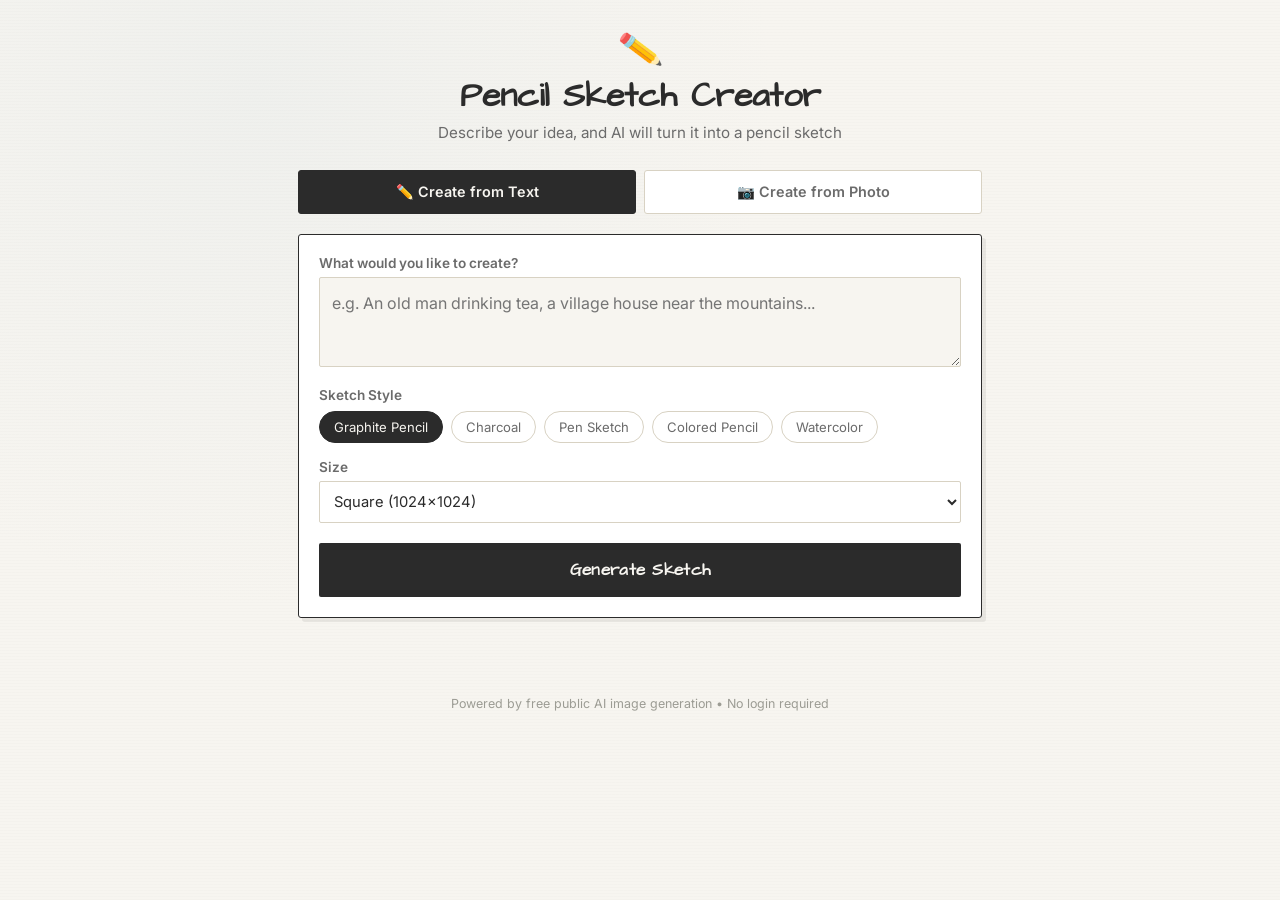
==== pencil-sketch-creator.html @ 0f05e6c8 "Create pencil-sketch-creator.html" ====
<!DOCTYPE html>
<html lang="en" dir="ltr">
<head>
<meta charset="UTF-8">
<meta name="viewport" content="width=device-width, initial-scale=1.0">
<title>Pencil Sketch Creator</title>
<link rel="preconnect" href="https://fonts.googleapis.com">
<link href="https://fonts.googleapis.com/css2?family=Architects+Daughter&family=Inter:wght@400;500;600;700&display=swap" rel="stylesheet">
<script src="https://js.puter.com/v2/"></script>
<style>
  :root{
    --paper: #F7F5F0;
    --paper-2: #EFEBE2;
    --graphite: #2B2B2B;
    --pencil: #6B6B6B;
    --pencil-light: #9C9C94;
    --eraser: #D9A5A0;
    --eraser-dark: #C2837D;
    --blueline: #A9C4D4;
    --line: #D8D2C3;
  }

  *{box-sizing:border-box;}

  body{
    margin:0;
    background:var(--paper);
    background-image:
      radial-gradient(circle at 20% 10%, rgba(169,196,212,0.10), transparent 40%),
      repeating-linear-gradient(0deg, rgba(0,0,0,0.012) 0px, rgba(0,0,0,0.012) 1px, transparent 1px, transparent 3px);
    color:var(--graphite);
    font-family:'Inter', sans-serif;
    min-height:100vh;
  }

  .sketch-font{ font-family:'Architects Daughter', cursive; }

  .wrap{
    max-width:720px;
    margin:0 auto;
    padding:28px 18px 60px;
  }

  header{
    text-align:center;
    margin-bottom:28px;
    position:relative;
  }

  header .pencil-icon{
    font-size:34px;
    display:block;
    margin-bottom:6px;
    transform:rotate(-8deg);
  }

  h1{
    font-family:'Architects Daughter', cursive;
    font-size:2.1rem;
    margin:0 0 4px;
    color:var(--graphite);
    line-height:1.3;
  }

  .subtitle{
    color:var(--pencil);
    font-size:0.95rem;
    margin:0;
  }

  .card{
    background:#fff;
    border:1.5px solid var(--graphite);
    border-radius:3px;
    padding:20px;
    margin-bottom:22px;
    box-shadow: 4px 4px 0 rgba(43,43,43,0.08);
    position:relative;
  }

  .card::before{
    content:'';
    position:absolute;
    top:-1px; left:-1px; right:-1px; bottom:-1px;
    border:1px dashed transparent;
    pointer-events:none;
  }

  label{
    display:block;
    font-size:0.85rem;
    color:var(--pencil);
    margin-bottom:6px;
    font-weight:600;
  }

  textarea{
    width:100%;
    min-height:90px;
    padding:12px;
    border:1.5px solid var(--line);
    border-radius:2px;
    background:var(--paper);
    font-family:'Inter', sans-serif;
    font-size:1rem;
    color:var(--graphite);
    resize:vertical;
    line-height:1.7;
  }

  textarea:focus, select:focus{
    outline:none;
    border-color:var(--blueline);
    box-shadow:0 0 0 3px rgba(169,196,212,0.3);
  }

  .row{
    display:flex;
    gap:12px;
    margin-top:16px;
    flex-wrap:wrap;
  }

  .field{
    flex:1;
    min-width:140px;
  }

  select{
    width:100%;
    padding:10px;
    border:1.5px solid var(--line);
    border-radius:2px;
    background:#fff;
    font-size:0.92rem;
    color:var(--graphite);
    font-family:inherit;
  }

  .style-chips{
    display:flex;
    gap:8px;
    flex-wrap:wrap;
    margin-top:8px;
  }

  .chip{
    padding:7px 14px;
    border:1.5px solid var(--line);
    border-radius:20px;
    background:#fff;
    font-size:0.82rem;
    color:var(--pencil);
    cursor:pointer;
    transition:all 0.15s ease;
    user-select:none;
  }

  .chip:hover{ border-color:var(--pencil-light); }

  .chip.active{
    background:var(--graphite);
    color:var(--paper);
    border-color:var(--graphite);
  }

  button.generate{
    width:100%;
    margin-top:20px;
    padding:15px;
    background:var(--graphite);
    color:var(--paper);
    border:none;
    border-radius:2px;
    font-size:1.05rem;
    font-weight:600;
    cursor:pointer;
    font-family:'Architects Daughter', cursive;
    letter-spacing:0.3px;
    transition:transform 0.1s ease, background 0.15s ease;
    position:relative;
  }

  button.generate:active{ transform:translateY(1px); }
  button.generate:hover{ background:#3d3d3d; }

  button.generate:disabled{
    background:var(--pencil-light);
    cursor:wait;
  }

  .result-area{
    margin-top:24px;
    text-align:center;
  }

  .sketch-frame{
    display:inline-block;
    background:#fff;
    padding:14px 14px 36px;
    border-radius:2px;
    box-shadow:0 8px 24px rgba(43,43,43,0.18), 0 1px 0 rgba(0,0,0,0.05);
    transform:rotate(-1.2deg);
    max-width:100%;
    position:relative;
  }

  .sketch-frame::after{
    content:'';
    position:absolute;
    bottom:8px; left:50%;
    transform:translateX(-50%);
    width:40px; height:2px;
    background:var(--eraser);
    border-radius:2px;
    opacity:0.6;
  }

  .sketch-frame img{
    max-width:100%;
    display:block;
    border-radius:1px;
    background:var(--paper-2);
    min-height:200px;
  }

  .caption{
    font-family:'Architects Daughter', cursive;
    color:var(--pencil);
    font-size:0.95rem;
    margin-top:6px;
  }

  .status{
    text-align:center;
    color:var(--pencil);
    font-size:0.9rem;
    margin-top:16px;
    min-height:20px;
  }

  .status.error{ color:var(--eraser-dark); font-weight:600; }

  .loading-dots span{
    display:inline-block;
    width:6px; height:6px;
    background:var(--pencil);
    border-radius:50%;
    margin:0 2px;
    animation:bounce 1.2s infinite ease-in-out;
  }
  .loading-dots span:nth-child(2){ animation-delay:0.15s; }
  .loading-dots span:nth-child(3){ animation-delay:0.3s; }

  @keyframes bounce{
    0%, 80%, 100% { transform:translateY(0); opacity:0.4; }
    40% { transform:translateY(-6px); opacity:1; }
  }

  .actions{
    display:flex;
    gap:10px;
    justify-content:center;
    margin-top:18px;
    flex-wrap:wrap;
  }

  .actions button{
    padding:10px 18px;
    border:1.5px solid var(--graphite);
    background:#fff;
    color:var(--graphite);
    border-radius:20px;
    font-size:0.85rem;
    cursor:pointer;
    font-weight:600;
  }

  .actions button:hover{ background:var(--graphite); color:var(--paper); }

  .history{
    margin-top:32px;
  }

  .history h3{
    font-family:'Architects Daughter', cursive;
    font-size:1.1rem;
    color:var(--pencil);
    margin-bottom:10px;
    text-align:center;
  }

  .history-grid{
    display:grid;
    grid-template-columns:repeat(3, 1fr);
    gap:8px;
  }

  .history-grid img{
    width:100%;
    aspect-ratio:1;
    object-fit:cover;
    border-radius:3px;
    border:1.5px solid var(--line);
    cursor:pointer;
    transition:border-color 0.15s;
  }

  .history-grid img:hover{ border-color:var(--blueline); }

  footer{
    text-align:center;
    margin-top:36px;
    color:var(--pencil-light);
    font-size:0.78rem;
  }

  @media (max-width:420px){
    h1{ font-size:1.7rem; }
    .card{ padding:16px; }
  }  .mode-tabs{
    display:flex;
    gap:8px;
    margin-bottom:20px;
  }

  .mode-tab{
    flex:1;
    text-align:center;
    padding:12px 8px;
    background:#fff;
    border:1.5px solid var(--line);
    border-radius:3px;
    cursor:pointer;
    font-weight:600;
    font-size:0.9rem;
    color:var(--pencil);
    transition:all 0.15s ease;
  }

  .mode-tab.active{
    background:var(--graphite);
    color:var(--paper);
    border-color:var(--graphite);
  }

  .mode-section{ display:none; }
  .mode-section.active{ display:block; }

  .upload-zone{
    border:2px dashed var(--line);
    border-radius:4px;
    padding:28px 16px;
    text-align:center;
    cursor:pointer;
    transition:border-color 0.15s ease, background 0.15s ease;
    background:var(--paper);
  }

  .upload-zone:hover, .upload-zone.dragover{
    border-color:var(--blueline);
    background:#fff;
  }

  .upload-zone .upload-icon{
    font-size:32px;
    display:block;
    margin-bottom:8px;
  }

  .upload-zone p{
    color:var(--pencil);
    font-size:0.9rem;
    margin:4px 0 0;
  }

  .preview-wrap{
    text-align:center;
    margin-top:14px;
    display:none;
  }

  .preview-wrap.active{ display:block; }

  .preview-wrap img{
    max-width:160px;
    max-height:160px;
    border-radius:4px;
    border:1.5px solid var(--line);
    object-fit:cover;
  }

  .preview-wrap .remove-photo{
    display:block;
    margin:8px auto 0;
    background:none;
    border:none;
    color:var(--eraser-dark);
    font-size:0.8rem;
    cursor:pointer;
    text-decoration:underline;
  }

  #photoInput{ display:none; }

  .field-note{
    font-size:0.78rem;
    color:var(--pencil-light);
    margin-top:6px;
  }

</style>
</head>
<body>

<div class="wrap">

  <header>
    <span class="pencil-icon">✏️</span>
    <h1>Pencil Sketch Creator</h1>
    <p class="subtitle">Describe your idea, and AI will turn it into a pencil sketch</p>
  </header>

  <div class="mode-tabs">
    <div class="mode-tab active" data-mode="text" onclick="switchMode('text')">✏️ Create from Text</div>
    <div class="mode-tab" data-mode="photo" onclick="switchMode('photo')">📷 Create from Photo</div>
  </div>

  <div class="card">

    <div class="mode-section active" id="textMode">
      <label for="prompt">What would you like to create?</label>
      <textarea id="prompt" placeholder="e.g. An old man drinking tea, a village house near the mountains..."></textarea>
    </div>

    <div class="mode-section" id="photoMode">
      <label>Upload your photo</label>
      <div class="upload-zone" id="uploadZone" onclick="document.getElementById('photoInput').click()">
        <span class="upload-icon">📷</span>
        <p>Tap here to select a photo</p>
      </div>
      <input type="file" id="photoInput" accept="image/*">
      <div class="preview-wrap" id="previewWrap">
        <img id="previewImg" src="" alt="Preview">
        <button class="remove-photo" onclick="removePhoto()">Remove photo</button>
      </div>
      <p class="field-note">After uploading, describe any change you'd like (or leave blank for a standard sketch)</p>
      <textarea id="photoPrompt" style="margin-top:10px;" placeholder="e.g. Turn this photo into a pencil sketch (you can also leave this blank)"></textarea>
    </div>

    <label style="margin-top:16px;">Sketch Style</label>
    <div class="style-chips" id="styleChips">
      <div class="chip active" data-style="pencil sketch, graphite drawing, detailed shading, hand drawn, black and white">Graphite Pencil</div>
      <div class="chip" data-style="charcoal sketch drawing, dramatic shading, artistic, black and white">Charcoal</div>
      <div class="chip" data-style="ink pen sketch, cross hatching, line art, detailed">Pen Sketch</div>
      <div class="chip" data-style="colored pencil sketch, soft shading, artistic illustration">Colored Pencil</div>
      <div class="chip" data-style="watercolor pencil sketch, soft tones, artistic">Watercolor</div>
    </div>

    <div class="row" id="sizeRow">
      <div class="field">
        <label>Size</label>
        <select id="size">
          <option value="1024x1024">Square (1024×1024)</option>
          <option value="1024x1536">Portrait (1024×1536)</option>
          <option value="1536x1024">Landscape (1536×1024)</option>
        </select>
      </div>
    </div>

    <button class="generate" id="genBtn" onclick="generateSketch()">Generate Sketch</button>
  </div>

  <div class="status" id="status"></div>

  <div class="result-area" id="resultArea"></div>

  <div class="history" id="historySection" style="display:none;">
    <h3>Recent Sketches</h3>
    <div class="history-grid" id="historyGrid"></div>
  </div>

  <footer>
    Powered by free public AI image generation • No login required
  </footer>

</div>

<script>
let history = [];
let currentMode = 'text';
let uploadedPhotoBase64 = null;
let uploadedPhotoMime = null;

document.querySelectorAll('.chip').forEach(chip => {
  chip.addEventListener('click', () => {
    document.querySelectorAll('.chip').forEach(c => c.classList.remove('active'));
    chip.classList.add('active');
  });
});

function switchMode(mode){
  currentMode = mode;
  document.querySelectorAll('.mode-tab').forEach(t => t.classList.toggle('active', t.dataset.mode === mode));
  document.getElementById('textMode').classList.toggle('active', mode === 'text');
  document.getElementById('photoMode').classList.toggle('active', mode === 'photo');
  document.getElementById('sizeRow').style.display = mode === 'text' ? 'flex' : 'none';
  setStatus('');
}

const photoInput = document.getElementById('photoInput');
const uploadZone = document.getElementById('uploadZone');

photoInput.addEventListener('change', function(e){
  const file = e.target.files[0];
  if(!file) return;
  handlePhotoFile(file);
});

uploadZone.addEventListener('dragover', function(e){
  e.preventDefault();
  uploadZone.classList.add('dragover');
});
uploadZone.addEventListener('dragleave', function(){
  uploadZone.classList.remove('dragover');
});
uploadZone.addEventListener('drop', function(e){
  e.preventDefault();
  uploadZone.classList.remove('dragover');
  const file = e.dataTransfer.files[0];
  if(file) handlePhotoFile(file);
});

function handlePhotoFile(file){
  if(!file.type.startsWith('image/')){
    setStatus('Please select an image file only.', true);
    return;
  }
  const reader = new FileReader();
  reader.onload = function(e){
    const dataUrl = e.target.result;
    uploadedPhotoMime = file.type;
    uploadedPhotoBase64 = dataUrl.split(',')[1];
    document.getElementById('previewImg').src = dataUrl;
    document.getElementById('previewWrap').classList.add('active');
    uploadZone.style.display = 'none';
  };
  reader.readAsDataURL(file);
}

function removePhoto(){
  uploadedPhotoBase64 = null;
  uploadedPhotoMime = null;
  document.getElementById('previewWrap').classList.remove('active');
  uploadZone.style.display = 'block';
  photoInput.value = '';
}

function getActiveStyle(){
  const active = document.querySelector('.chip.active');
  return active ? active.dataset.style : 'pencil sketch, graphite drawing, detailed shading';
}

function setStatus(msg, isError){
  const el = document.getElementById('status');
  el.innerHTML = msg;
  el.className = 'status' + (isError ? ' error' : '');
}

function buildPrompt(userText){
  const style = getActiveStyle();
  return `${userText}, ${style}, fine line detail, high contrast, white paper background, professional sketch art`;
}

async function generateSketch(){
  if(currentMode === 'text'){
    await generateFromText();
  } else {
    await generateFromPhoto();
  }
}

async function generateFromText(){
  const promptInput = document.getElementById('prompt').value.trim();
  if(!promptInput){
    setStatus('Please describe what you would like to create first.', true);
    return;
  }

  const btn = document.getElementById('genBtn');
  btn.disabled = true;
  btn.textContent = 'Generating...';
  setStatus('<span class="loading-dots"><span></span><span></span><span></span></span> Creating your sketch, please wait...');
  document.getElementById('resultArea').innerHTML = '';

  const fullPrompt = buildPrompt(promptInput);
  const size = document.getElementById('size').value;
  const seed = Math.floor(Math.random() * 1000000);
  const encodedPrompt = encodeURIComponent(fullPrompt);
  const imageUrl = `https://image.pollinations.ai/prompt/${encodedPrompt}?width=${size.split('x')[0]}&height=${size.split('x')[1]}&seed=${seed}&nologo=true`;

  const img = new Image();

  img.onload = function(){
    setStatus('');
    btn.disabled = false;
    btn.textContent = 'Generate Sketch';

    showResult(imageUrl, promptInput);
    addToHistory(imageUrl, promptInput);
  };

  img.onerror = function(){
    setStatus('Sorry, there was a problem creating the sketch. Please try again or check your internet connection.', true);
    btn.disabled = false;
    btn.textContent = 'Generate Sketch';
  };

  img.src = imageUrl;
}

async function generateFromPhoto(){
  if(!uploadedPhotoBase64){
    setStatus('Please upload a photo first.', true);
    return;
  }

  const userNote = document.getElementById('photoPrompt').value.trim();
  const style = getActiveStyle();
  const instruction = userNote
    ? `${userNote}, convert this photo into a ${style}, fine line detail, high contrast, white paper background`
    : `Convert this photo into a ${style}, fine line detail, high contrast, white paper background, keep the same subject and composition`;

  const btn = document.getElementById('genBtn');
  btn.disabled = true;
  btn.textContent = 'Generating...';
  setStatus('<span class="loading-dots"><span></span><span></span><span></span></span> Creating a sketch from your photo, please wait...');
  document.getElementById('resultArea').innerHTML = '';

  try{
    const image = await puter.ai.txt2img(instruction, {
      model: "gemini-2.5-flash-image-preview",
      input_image: uploadedPhotoBase64,
      input_image_mime_type: uploadedPhotoMime
    });

    setStatus('');
    btn.disabled = false;
    btn.textContent = 'Generate Sketch';

    const imageUrl = image.src;
    showResult(imageUrl, userNote || 'Photo Sketch');
    addToHistory(imageUrl, userNote || 'Photo Sketch');

  } catch(err){
    console.error(err);
    setStatus('Sorry, there was a problem creating the sketch from your photo. Please try again.', true);
    btn.disabled = false;
    btn.textContent = 'Generate Sketch';
  }
}

function showResult(imageUrl, captionText){
  const shortCaption = captionText.length > 60 ? captionText.slice(0,60)+'…' : captionText;
  document.getElementById('resultArea').innerHTML = `
    <div class="sketch-frame">
      <img src="${imageUrl}" alt="Generated sketch">
      <div class="caption">"${shortCaption}"</div>
    </div>
    <div class="actions">
      <button onclick="downloadImage('${imageUrl}')">⬇ Download</button>
      <button onclick="generateSketch()">🔄 Regenerate</button>
    </div>
  `;
}

function addToHistory(url, prompt){
  history.unshift({url, prompt});
  if(history.length > 9) history.pop();
  renderHistory();
}

function renderHistory(){
  if(history.length === 0) return;
  document.getElementById('historySection').style.display = 'block';
  const grid = document.getElementById('historyGrid');
  grid.innerHTML = history.map(h =>
    `<img src="${h.url}" title="${h.prompt}" onclick="window.open('${h.url}', '_blank')">`
  ).join('');
}

function downloadImage(url){
  if(url.startsWith('data:')){
    const link = document.createElement('a');
    link.href = url;
    link.download = 'pencil-sketch-' + Date.now() + '.png';
    document.body.appendChild(link);
    link.click();
    document.body.removeChild(link);
    return;
  }
  fetch(url)
    .then(res => res.blob())
    .then(blob => {
      const link = document.createElement('a');
      link.href = URL.createObjectURL(blob);
      link.download = 'pencil-sketch-' + Date.now() + '.png';
      document.body.appendChild(link);
      link.click();
      document.body.removeChild(link);
    })
    .catch(() => {
      window.open(url, '_blank');
    });
}

document.getElementById('prompt').addEventListener('keydown', function(e){
  if(e.key === 'Enter' && e.ctrlKey){
    generateSketch();
  }
});
</script>

</body>
</html>
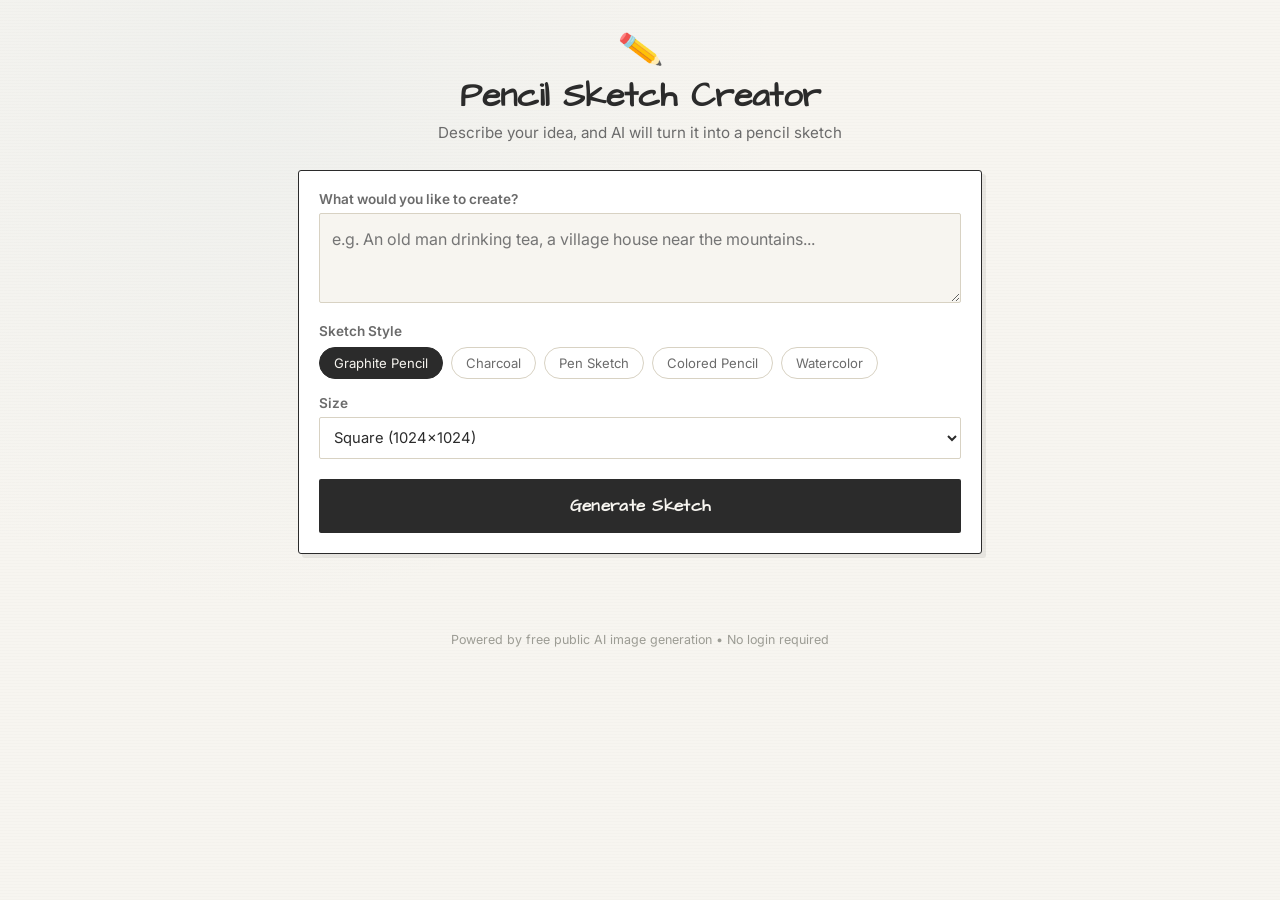
==== commit 4c21620e: "Update pencil-sketch-creator.html" ====
--- a/pencil-sketch-creator.html
+++ b/pencil-sketch-creator.html
@@ -6,7 +6,6 @@
 <title>Pencil Sketch Creator</title>
 <link rel="preconnect" href="https://fonts.googleapis.com">
 <link href="https://fonts.googleapis.com/css2?family=Architects+Daughter&family=Inter:wght@400;500;600;700&display=swap" rel="stylesheet">
-<script src="https://js.puter.com/v2/"></script>
 <style>
   :root{
     --paper: #F7F5F0;
@@ -318,95 +317,6 @@
   @media (max-width:420px){
     h1{ font-size:1.7rem; }
     .card{ padding:16px; }
-  }  .mode-tabs{
-    display:flex;
-    gap:8px;
-    margin-bottom:20px;
-  }
-
-  .mode-tab{
-    flex:1;
-    text-align:center;
-    padding:12px 8px;
-    background:#fff;
-    border:1.5px solid var(--line);
-    border-radius:3px;
-    cursor:pointer;
-    font-weight:600;
-    font-size:0.9rem;
-    color:var(--pencil);
-    transition:all 0.15s ease;
-  }
-
-  .mode-tab.active{
-    background:var(--graphite);
-    color:var(--paper);
-    border-color:var(--graphite);
-  }
-
-  .mode-section{ display:none; }
-  .mode-section.active{ display:block; }
-
-  .upload-zone{
-    border:2px dashed var(--line);
-    border-radius:4px;
-    padding:28px 16px;
-    text-align:center;
-    cursor:pointer;
-    transition:border-color 0.15s ease, background 0.15s ease;
-    background:var(--paper);
-  }
-
-  .upload-zone:hover, .upload-zone.dragover{
-    border-color:var(--blueline);
-    background:#fff;
-  }
-
-  .upload-zone .upload-icon{
-    font-size:32px;
-    display:block;
-    margin-bottom:8px;
-  }
-
-  .upload-zone p{
-    color:var(--pencil);
-    font-size:0.9rem;
-    margin:4px 0 0;
-  }
-
-  .preview-wrap{
-    text-align:center;
-    margin-top:14px;
-    display:none;
-  }
-
-  .preview-wrap.active{ display:block; }
-
-  .preview-wrap img{
-    max-width:160px;
-    max-height:160px;
-    border-radius:4px;
-    border:1.5px solid var(--line);
-    object-fit:cover;
-  }
-
-  .preview-wrap .remove-photo{
-    display:block;
-    margin:8px auto 0;
-    background:none;
-    border:none;
-    color:var(--eraser-dark);
-    font-size:0.8rem;
-    cursor:pointer;
-    text-decoration:underline;
-  }
-
-  #photoInput{ display:none; }
-
-  .field-note{
-    font-size:0.78rem;
-    color:var(--pencil-light);
-    margin-top:6px;
   }
 
 </style>
@@ -421,32 +331,10 @@
     <p class="subtitle">Describe your idea, and AI will turn it into a pencil sketch</p>
   </header>
 
-  <div class="mode-tabs">
-    <div class="mode-tab active" data-mode="text" onclick="switchMode('text')">✏️ Create from Text</div>
-    <div class="mode-tab" data-mode="photo" onclick="switchMode('photo')">📷 Create from Photo</div>
-  </div>
-
   <div class="card">
 
-    <div class="mode-section active" id="textMode">
-      <label for="prompt">What would you like to create?</label>
-      <textarea id="prompt" placeholder="e.g. An old man drinking tea, a village house near the mountains..."></textarea>
-    </div>
-
-    <div class="mode-section" id="photoMode">
-      <label>Upload your photo</label>
-      <div class="upload-zone" id="uploadZone" onclick="document.getElementById('photoInput').click()">
-        <span class="upload-icon">📷</span>
-        <p>Tap here to select a photo</p>
-      </div>
-      <input type="file" id="photoInput" accept="image/*">
-      <div class="preview-wrap" id="previewWrap">
-        <img id="previewImg" src="" alt="Preview">
-        <button class="remove-photo" onclick="removePhoto()">Remove photo</button>
-      </div>
-      <p class="field-note">After uploading, describe any change you'd like (or leave blank for a standard sketch)</p>
-      <textarea id="photoPrompt" style="margin-top:10px;" placeholder="e.g. Turn this photo into a pencil sketch (you can also leave this blank)"></textarea>
-    </div>
+    <label for="prompt">What would you like to create?</label>
+    <textarea id="prompt" placeholder="e.g. An old man drinking tea, a village house near the mountains..."></textarea>
 
     <label style="margin-top:16px;">Sketch Style</label>
     <div class="style-chips" id="styleChips">
@@ -488,9 +376,6 @@
 
 <script>
 let history = [];
-let currentMode = 'text';
-let uploadedPhotoBase64 = null;
-let uploadedPhotoMime = null;
 
 document.querySelectorAll('.chip').forEach(chip => {
   chip.addEventListener('click', () => {
@@ -499,63 +384,6 @@
   });
 });
 
-function switchMode(mode){
-  currentMode = mode;
-  document.querySelectorAll('.mode-tab').forEach(t => t.classList.toggle('active', t.dataset.mode === mode));
-  document.getElementById('textMode').classList.toggle('active', mode === 'text');
-  document.getElementById('photoMode').classList.toggle('active', mode === 'photo');
-  document.getElementById('sizeRow').style.display = mode === 'text' ? 'flex' : 'none';
-  setStatus('');
-}
-
-const photoInput = document.getElementById('photoInput');
-const uploadZone = document.getElementById('uploadZone');
-
-photoInput.addEventListener('change', function(e){
-  const file = e.target.files[0];
-  if(!file) return;
-  handlePhotoFile(file);
-});
-
-uploadZone.addEventListener('dragover', function(e){
-  e.preventDefault();
-  uploadZone.classList.add('dragover');
-});
-uploadZone.addEventListener('dragleave', function(){
-  uploadZone.classList.remove('dragover');
-});
-uploadZone.addEventListener('drop', function(e){
-  e.preventDefault();
-  uploadZone.classList.remove('dragover');
-  const file = e.dataTransfer.files[0];
-  if(file) handlePhotoFile(file);
-});
-
-function handlePhotoFile(file){
-  if(!file.type.startsWith('image/')){
-    setStatus('Please select an image file only.', true);
-    return;
-  }
-  const reader = new FileReader();
-  reader.onload = function(e){
-    const dataUrl = e.target.result;
-    uploadedPhotoMime = file.type;
-    uploadedPhotoBase64 = dataUrl.split(',')[1];
-    document.getElementById('previewImg').src = dataUrl;
-    document.getElementById('previewWrap').classList.add('active');
-    uploadZone.style.display = 'none';
-  };
-  reader.readAsDataURL(file);
-}
-
-function removePhoto(){
-  uploadedPhotoBase64 = null;
-  uploadedPhotoMime = null;
-  document.getElementById('previewWrap').classList.remove('active');
-  uploadZone.style.display = 'block';
-  photoInput.value = '';
-}
-
 function getActiveStyle(){
   const active = document.querySelector('.chip.active');
   return active ? active.dataset.style : 'pencil sketch, graphite drawing, detailed shading';
@@ -573,14 +401,6 @@
 }
 
 async function generateSketch(){
-  if(currentMode === 'text'){
-    await generateFromText();
-  } else {
-    await generateFromPhoto();
-  }
-}
-
-async function generateFromText(){
   const promptInput = document.getElementById('prompt').value.trim();
   if(!promptInput){
     setStatus('Please describe what you would like to create first.', true);
@@ -590,74 +410,40 @@
   const btn = document.getElementById('genBtn');
   btn.disabled = true;
   btn.textContent = 'Generating...';
-  setStatus('<span class="loading-dots"><span></span><span></span><span></span></span> Creating your sketch, please wait...');
+  setStatus('<span class="loading-dots"><span></span><span></span><span></span></span> Creating your sketch, this can take up to 30 seconds...');
   document.getElementById('resultArea').innerHTML = '';
 
   const fullPrompt = buildPrompt(promptInput);
   const size = document.getElementById('size').value;
+  const [w, h] = size.split('x');
   const seed = Math.floor(Math.random() * 1000000);
   const encodedPrompt = encodeURIComponent(fullPrompt);
-  const imageUrl = `https://image.pollinations.ai/prompt/${encodedPrompt}?width=${size.split('x')[0]}&height=${size.split('x')[1]}&seed=${seed}&nologo=true`;
+  const imageUrl = `https://image.pollinations.ai/prompt/${encodedPrompt}?width=${w}&height=${h}&seed=${seed}&model=flux`;
 
   const img = new Image();
-
-  img.onload = function(){
-    setStatus('');
+  let settled = false;
+
+  const finish = (success) => {
+    if(settled) return;
+    settled = true;
+    clearTimeout(timeoutId);
     btn.disabled = false;
     btn.textContent = 'Generate Sketch';
 
-    showResult(imageUrl, promptInput);
-    addToHistory(imageUrl, promptInput);
+    if(success){
+      setStatus('');
+      showResult(imageUrl, promptInput);
+      addToHistory(imageUrl, promptInput);
+    } else {
+      setStatus('Sorry, the sketch did not load in time. The server may be busy — please try again.', true);
+    }
   };
 
-  img.onerror = function(){
-    setStatus('Sorry, there was a problem creating the sketch. Please try again or check your internet connection.', true);
-    btn.disabled = false;
-    btn.textContent = 'Generate Sketch';
-  };
-
+  const timeoutId = setTimeout(() => finish(false), 45000);
+
+  img.onload = function(){ finish(true); };
+  img.onerror = function(){ finish(false); };
   img.src = imageUrl;
-}
-
-async function generateFromPhoto(){
-  if(!uploadedPhotoBase64){
-    setStatus('Please upload a photo first.', true);
-    return;
-  }
-
-  const userNote = document.getElementById('photoPrompt').value.trim();
-  const style = getActiveStyle();
-  const instruction = userNote
-    ? `${userNote}, convert this photo into a ${style}, fine line detail, high contrast, white paper background`
-    : `Convert this photo into a ${style}, fine line detail, high contrast, white paper background, keep the same subject and composition`;
-
-  const btn = document.getElementById('genBtn');
-  btn.disabled = true;
-  btn.textContent = 'Generating...';
-  setStatus('<span class="loading-dots"><span></span><span></span><span></span></span> Creating a sketch from your photo, please wait...');
-  document.getElementById('resultArea').innerHTML = '';
-
-  try{
-    const image = await puter.ai.txt2img(instruction, {
-      model: "gemini-2.5-flash-image-preview",
-      input_image: uploadedPhotoBase64,
-      input_image_mime_type: uploadedPhotoMime
-    });
-
-    setStatus('');
-    btn.disabled = false;
-    btn.textContent = 'Generate Sketch';
-
-    const imageUrl = image.src;
-    showResult(imageUrl, userNote || 'Photo Sketch');
-    addToHistory(imageUrl, userNote || 'Photo Sketch');
-
-  } catch(err){
-    console.error(err);
-    setStatus('Sorry, there was a problem creating the sketch from your photo. Please try again.', true);
-    btn.disabled = false;
-    btn.textContent = 'Generate Sketch';
-  }
 }
 
 function showResult(imageUrl, captionText){
@@ -690,15 +476,6 @@
 }
 
 function downloadImage(url){
-  if(url.startsWith('data:')){
-    const link = document.createElement('a');
-    link.href = url;
-    link.download = 'pencil-sketch-' + Date.now() + '.png';
-    document.body.appendChild(link);
-    link.click();
-    document.body.removeChild(link);
-    return;
-  }
   fetch(url)
     .then(res => res.blob())
     .then(blob => {
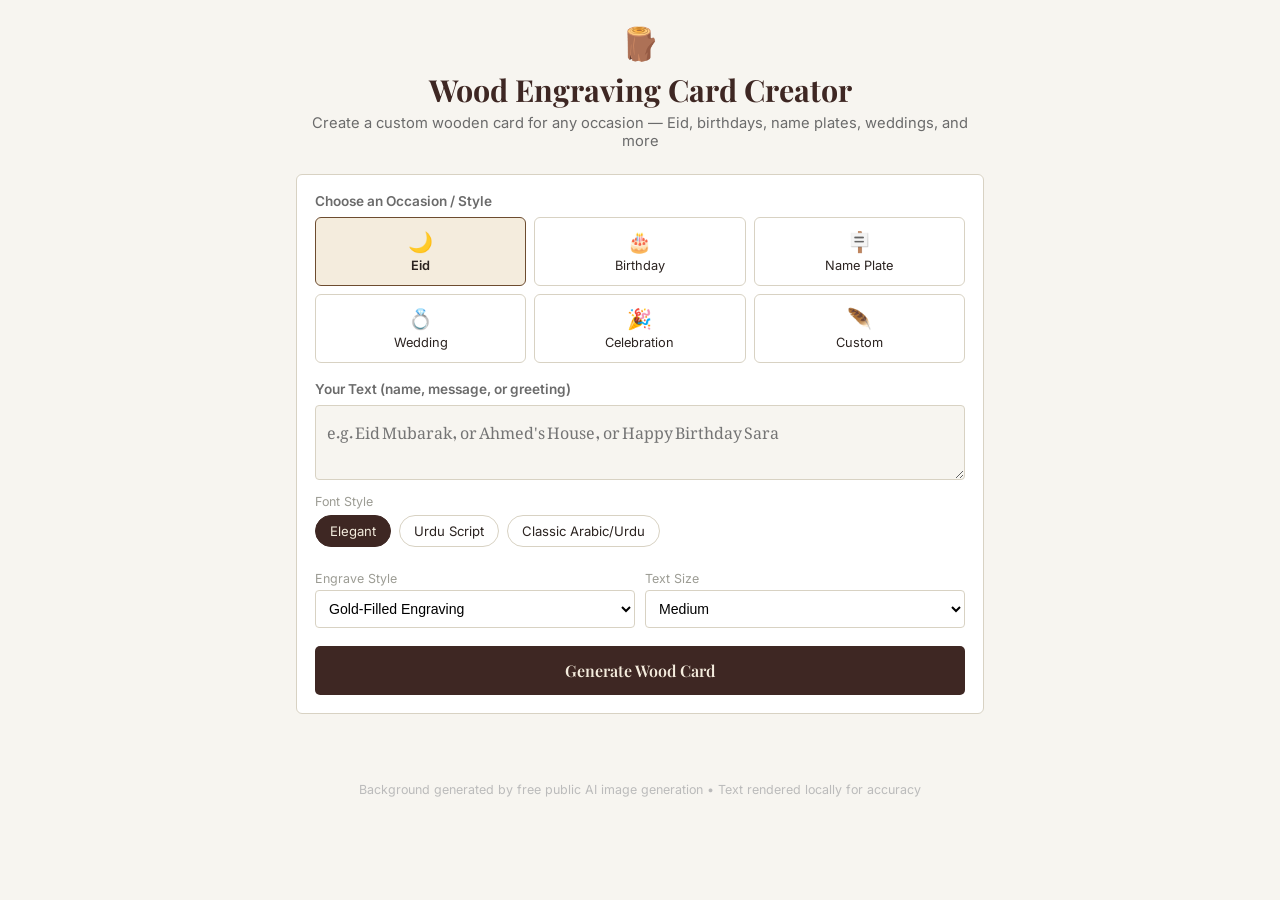
==== commit e2e26c16: "Update pencil-sketch-creator.html" ====
--- a/pencil-sketch-creator.html
+++ b/pencil-sketch-creator.html
@@ -3,20 +3,22 @@
 <head>
 <meta charset="UTF-8">
 <meta name="viewport" content="width=device-width, initial-scale=1.0">
-<title>Pencil Sketch Creator</title>
+<title>Wood Engraving Card Creator</title>
 <link rel="preconnect" href="https://fonts.googleapis.com">
-<link href="https://fonts.googleapis.com/css2?family=Architects+Daughter&family=Inter:wght@400;500;600;700&display=swap" rel="stylesheet">
+<link href="https://fonts.googleapis.com/css2?family=Amiri:wght@400;700&family=Noto+Nastaliq+Urdu:wght@400;700&family=Playfair+Display:wght@400;600;700&family=Inter:wght@400;500;600;700&display=swap" rel="stylesheet">
 <style>
   :root{
+    --wood-dark: #3E2723;
+    --wood-mid: #6D4C2F;
+    --wood-light: #C9A36A;
+    --cream: #F4ECDD;
+    --gold: #C9952C;
     --paper: #F7F5F0;
-    --paper-2: #EFEBE2;
-    --graphite: #2B2B2B;
+    --ink: #2B2320;
     --pencil: #6B6B6B;
     --pencil-light: #9C9C94;
-    --eraser: #D9A5A0;
-    --eraser-dark: #C2837D;
-    --blueline: #A9C4D4;
     --line: #D8D2C3;
+    --error: #B5524A;
   }
 
   *{box-sizing:border-box;}
@@ -24,226 +26,181 @@
   body{
     margin:0;
     background:var(--paper);
-    background-image:
-      radial-gradient(circle at 20% 10%, rgba(169,196,212,0.10), transparent 40%),
-      repeating-linear-gradient(0deg, rgba(0,0,0,0.012) 0px, rgba(0,0,0,0.012) 1px, transparent 1px, transparent 3px);
-    color:var(--graphite);
+    color:var(--ink);
     font-family:'Inter', sans-serif;
     min-height:100vh;
   }
-
-  .sketch-font{ font-family:'Architects Daughter', cursive; }
 
   .wrap{
     max-width:720px;
     margin:0 auto;
-    padding:28px 18px 60px;
+    padding:24px 16px 60px;
   }
 
   header{
     text-align:center;
-    margin-bottom:28px;
-    position:relative;
-  }
-
-  header .pencil-icon{
-    font-size:34px;
+    margin-bottom:24px;
+  }
+
+  header .icon{
+    font-size:32px;
     display:block;
     margin-bottom:6px;
-    transform:rotate(-8deg);
   }
 
   h1{
-    font-family:'Architects Daughter', cursive;
-    font-size:2.1rem;
+    font-family:'Playfair Display', serif;
+    font-size:1.9rem;
     margin:0 0 4px;
-    color:var(--graphite);
-    line-height:1.3;
+    color:var(--wood-dark);
   }
 
   .subtitle{
     color:var(--pencil);
-    font-size:0.95rem;
+    font-size:0.92rem;
     margin:0;
   }
 
   .card{
     background:#fff;
-    border:1.5px solid var(--graphite);
-    border-radius:3px;
-    padding:20px;
-    margin-bottom:22px;
-    box-shadow: 4px 4px 0 rgba(43,43,43,0.08);
-    position:relative;
-  }
-
-  .card::before{
-    content:'';
-    position:absolute;
-    top:-1px; left:-1px; right:-1px; bottom:-1px;
-    border:1px dashed transparent;
-    pointer-events:none;
+    border:1.5px solid var(--line);
+    border-radius:6px;
+    padding:18px;
+    margin-bottom:18px;
   }
 
   label{
     display:block;
     font-size:0.85rem;
     color:var(--pencil);
-    margin-bottom:6px;
+    margin-bottom:8px;
     font-weight:600;
   }
 
-  textarea{
+  .occasion-grid{
+    display:grid;
+    grid-template-columns:repeat(3, 1fr);
+    gap:8px;
+    margin-bottom:18px;
+  }
+
+  .occasion-chip{
+    padding:12px 6px;
+    border:1.5px solid var(--line);
+    border-radius:6px;
+    text-align:center;
+    cursor:pointer;
+    font-size:0.8rem;
+    background:#fff;
+    transition:all 0.15s ease;
+  }
+
+  .occasion-chip .emoji{
+    display:block;
+    font-size:20px;
+    margin-bottom:4px;
+  }
+
+  .occasion-chip.active{
+    border-color:var(--wood-mid);
+    background:var(--cream);
+    font-weight:600;
+  }
+
+  textarea, input[type="text"]{
     width:100%;
-    min-height:90px;
-    padding:12px;
+    padding:11px;
     border:1.5px solid var(--line);
-    border-radius:2px;
+    border-radius:4px;
     background:var(--paper);
-    font-family:'Inter', sans-serif;
     font-size:1rem;
-    color:var(--graphite);
-    resize:vertical;
-    line-height:1.7;
-  }
-
-  textarea:focus, select:focus{
+    color:var(--ink);
+    font-family:'Noto Nastaliq Urdu', 'Inter', sans-serif;
+  }
+
+  textarea{ min-height:60px; resize:vertical; line-height:1.6; }
+
+  textarea:focus, input:focus, select:focus{
     outline:none;
-    border-color:var(--blueline);
-    box-shadow:0 0 0 3px rgba(169,196,212,0.3);
+    border-color:var(--wood-mid);
   }
 
   .row{
     display:flex;
-    gap:12px;
-    margin-top:16px;
+    gap:10px;
     flex-wrap:wrap;
   }
 
-  .field{
-    flex:1;
-    min-width:140px;
+  .field{ flex:1; min-width:130px; }
+
+  .field-label{
+    font-size:0.78rem;
+    color:var(--pencil-light);
+    margin:10px 0 4px;
   }
 
   select{
     width:100%;
-    padding:10px;
+    padding:9px;
     border:1.5px solid var(--line);
-    border-radius:2px;
+    border-radius:4px;
     background:#fff;
-    font-size:0.92rem;
-    color:var(--graphite);
-    font-family:inherit;
-  }
-
-  .style-chips{
+    font-size:0.88rem;
+  }
+
+  .font-chips{
     display:flex;
     gap:8px;
     flex-wrap:wrap;
-    margin-top:8px;
-  }
-
-  .chip{
+    margin-top:6px;
+  }
+
+  .font-chip{
     padding:7px 14px;
     border:1.5px solid var(--line);
     border-radius:20px;
+    font-size:0.82rem;
+    cursor:pointer;
     background:#fff;
-    font-size:0.82rem;
-    color:var(--pencil);
-    cursor:pointer;
-    transition:all 0.15s ease;
-    user-select:none;
-  }
-
-  .chip:hover{ border-color:var(--pencil-light); }
-
-  .chip.active{
-    background:var(--graphite);
-    color:var(--paper);
-    border-color:var(--graphite);
+  }
+
+  .font-chip.active{
+    background:var(--wood-dark);
+    color:var(--cream);
+    border-color:var(--wood-dark);
   }
 
   button.generate{
     width:100%;
-    margin-top:20px;
-    padding:15px;
-    background:var(--graphite);
-    color:var(--paper);
+    margin-top:18px;
+    padding:14px;
+    background:var(--wood-dark);
+    color:var(--cream);
     border:none;
-    border-radius:2px;
-    font-size:1.05rem;
+    border-radius:5px;
+    font-size:1rem;
     font-weight:600;
     cursor:pointer;
-    font-family:'Architects Daughter', cursive;
-    letter-spacing:0.3px;
-    transition:transform 0.1s ease, background 0.15s ease;
-    position:relative;
-  }
-
-  button.generate:active{ transform:translateY(1px); }
-  button.generate:hover{ background:#3d3d3d; }
-
-  button.generate:disabled{
-    background:var(--pencil-light);
-    cursor:wait;
-  }
-
-  .result-area{
-    margin-top:24px;
-    text-align:center;
-  }
-
-  .sketch-frame{
-    display:inline-block;
-    background:#fff;
-    padding:14px 14px 36px;
-    border-radius:2px;
-    box-shadow:0 8px 24px rgba(43,43,43,0.18), 0 1px 0 rgba(0,0,0,0.05);
-    transform:rotate(-1.2deg);
-    max-width:100%;
-    position:relative;
-  }
-
-  .sketch-frame::after{
-    content:'';
-    position:absolute;
-    bottom:8px; left:50%;
-    transform:translateX(-50%);
-    width:40px; height:2px;
-    background:var(--eraser);
-    border-radius:2px;
-    opacity:0.6;
-  }
-
-  .sketch-frame img{
-    max-width:100%;
-    display:block;
-    border-radius:1px;
-    background:var(--paper-2);
-    min-height:200px;
-  }
-
-  .caption{
-    font-family:'Architects Daughter', cursive;
-    color:var(--pencil);
-    font-size:0.95rem;
-    margin-top:6px;
-  }
+    font-family:'Playfair Display', serif;
+  }
+
+  button.generate:hover{ background:#2C1B17; }
+  button.generate:disabled{ background:#999; cursor:wait; }
 
   .status{
     text-align:center;
     color:var(--pencil);
     font-size:0.9rem;
-    margin-top:16px;
+    margin:14px 0;
     min-height:20px;
   }
 
-  .status.error{ color:var(--eraser-dark); font-weight:600; }
+  .status.error{ color:var(--error); font-weight:600; }
 
   .loading-dots span{
     display:inline-block;
     width:6px; height:6px;
-    background:var(--pencil);
+    background:var(--wood-mid);
     border-radius:50%;
     margin:0 2px;
     animation:bounce 1.2s infinite ease-in-out;
@@ -254,71 +211,116 @@
   @keyframes bounce{
     0%, 80%, 100% { transform:translateY(0); opacity:0.4; }
     40% { transform:translateY(-6px); opacity:1; }
+  }
+
+  .card-preview-wrap{
+    text-align:center;
+    margin-top:6px;
+  }
+
+  .card-stage{
+    position:relative;
+    display:inline-block;
+    max-width:100%;
+    border-radius:8px;
+    overflow:hidden;
+    box-shadow:0 10px 30px rgba(62,39,35,0.25);
+  }
+
+  .card-stage img{
+    display:block;
+    max-width:100%;
+    width:100%;
+    background:var(--wood-mid);
+    min-height:260px;
+  }
+
+  .overlay-text{
+    position:absolute;
+    top:50%;
+    left:50%;
+    transform:translate(-50%, -50%);
+    text-align:center;
+    width:80%;
+    pointer-events:none;
+    line-height:1.3;
+  }
+
+  .overlay-text.engrave-dark{
+    color:rgba(40,25,15,0.85);
+    text-shadow:
+      0px 1px 0px rgba(255,235,200,0.5),
+      0px -1px 1px rgba(0,0,0,0.6),
+      1px 1px 2px rgba(0,0,0,0.4);
+  }
+
+  .overlay-text.engrave-light{
+    color:rgba(255,244,220,0.92);
+    text-shadow:
+      0px 1px 1px rgba(0,0,0,0.65),
+      0px -1px 0px rgba(255,255,255,0.25),
+      0px 2px 3px rgba(0,0,0,0.5);
   }
 
   .actions{
     display:flex;
     gap:10px;
     justify-content:center;
-    margin-top:18px;
+    margin-top:16px;
     flex-wrap:wrap;
   }
 
   .actions button{
     padding:10px 18px;
-    border:1.5px solid var(--graphite);
+    border:1.5px solid var(--wood-dark);
     background:#fff;
-    color:var(--graphite);
+    color:var(--wood-dark);
     border-radius:20px;
     font-size:0.85rem;
     cursor:pointer;
     font-weight:600;
   }
 
-  .actions button:hover{ background:var(--graphite); color:var(--paper); }
-
-  .history{
-    margin-top:32px;
-  }
-
-  .history h3{
-    font-family:'Architects Daughter', cursive;
-    font-size:1.1rem;
-    color:var(--pencil);
-    margin-bottom:10px;
+  .actions button:hover{ background:var(--wood-dark); color:var(--cream); }
+
+  .position-controls{
+    display:flex;
+    gap:8px;
+    justify-content:center;
+    margin-top:12px;
+    flex-wrap:wrap;
+  }
+
+  .position-controls label{
+    display:flex;
+    align-items:center;
+    gap:6px;
+    font-size:0.78rem;
+    margin:0;
+  }
+
+  .position-controls input[type="range"]{
+    width:90px;
+  }
+
+  .note{
+    font-size:0.78rem;
+    color:var(--pencil-light);
+    margin-top:8px;
     text-align:center;
   }
-
-  .history-grid{
-    display:grid;
-    grid-template-columns:repeat(3, 1fr);
-    gap:8px;
-  }
-
-  .history-grid img{
-    width:100%;
-    aspect-ratio:1;
-    object-fit:cover;
-    border-radius:3px;
-    border:1.5px solid var(--line);
-    cursor:pointer;
-    transition:border-color 0.15s;
-  }
-
-  .history-grid img:hover{ border-color:var(--blueline); }
 
   footer{
     text-align:center;
-    margin-top:36px;
-    color:var(--pencil-light);
+    margin-top:30px;
+    color:#bbb;
     font-size:0.78rem;
   }
 
   @media (max-width:420px){
-    h1{ font-size:1.7rem; }
-    .card{ padding:16px; }
-  }
-
+    h1{ font-size:1.5rem; }
+    .card{ padding:14px; }
+  }
 </style>
 </head>
 <body>
@@ -326,67 +328,105 @@
 <div class="wrap">
 
   <header>
-    <span class="pencil-icon">✏️</span>
-    <h1>Pencil Sketch Creator</h1>
-    <p class="subtitle">Describe your idea, and AI will turn it into a pencil sketch</p>
+    <span class="icon">🪵</span>
+    <h1>Wood Engraving Card Creator</h1>
+    <p class="subtitle">Create a custom wooden card for any occasion — Eid, birthdays, name plates, weddings, and more</p>
   </header>
 
   <div class="card">
-
-    <label for="prompt">What would you like to create?</label>
-    <textarea id="prompt" placeholder="e.g. An old man drinking tea, a village house near the mountains..."></textarea>
-
-    <label style="margin-top:16px;">Sketch Style</label>
-    <div class="style-chips" id="styleChips">
-      <div class="chip active" data-style="pencil sketch, graphite drawing, detailed shading, hand drawn, black and white">Graphite Pencil</div>
-      <div class="chip" data-style="charcoal sketch drawing, dramatic shading, artistic, black and white">Charcoal</div>
-      <div class="chip" data-style="ink pen sketch, cross hatching, line art, detailed">Pen Sketch</div>
-      <div class="chip" data-style="colored pencil sketch, soft shading, artistic illustration">Colored Pencil</div>
-      <div class="chip" data-style="watercolor pencil sketch, soft tones, artistic">Watercolor</div>
+    <label>Choose an Occasion / Style</label>
+    <div class="occasion-grid" id="occasionGrid">
+      <div class="occasion-chip active" data-style="ornate wooden carved frame with crescent moon and star decoration, warm brown wood texture, elegant Islamic geometric border, empty space in center" data-name="Eid">
+        <span class="emoji">🌙</span>Eid
+      </div>
+      <div class="occasion-chip" data-style="wooden carved birthday frame with balloons and confetti decoration carved into wood, warm wood texture, empty space in center" data-name="Birthday">
+        <span class="emoji">🎂</span>Birthday
+      </div>
+      <div class="occasion-chip" data-style="elegant engraved wooden name plate, polished mahogany wood texture, simple decorative border, empty space in center for text" data-name="Name Plate">
+        <span class="emoji">🪧</span>Name Plate
+      </div>
+      <div class="occasion-chip" data-style="wooden carved wedding frame with floral vine decoration, light oak wood texture, romantic ornate border, empty space in center" data-name="Wedding">
+        <span class="emoji">💍</span>Wedding
+      </div>
+      <div class="occasion-chip" data-style="wooden carved frame with festive ribbon and star decoration, rich walnut wood texture, celebratory border, empty space in center" data-name="Celebration">
+        <span class="emoji">🎉</span>Celebration
+      </div>
+      <div class="occasion-chip" data-style="plain elegant wooden frame, natural wood grain texture, simple clean border, empty space in center for text" data-name="Custom">
+        <span class="emoji">🪶</span>Custom
+      </div>
     </div>
 
-    <div class="row" id="sizeRow">
+    <label>Your Text (name, message, or greeting)</label>
+    <textarea id="overlayText" placeholder="e.g. Eid Mubarak, or Ahmed's House, or Happy Birthday Sara"></textarea>
+
+    <div class="field-label">Font Style</div>
+    <div class="font-chips" id="fontChips">
+      <div class="font-chip active" data-font="'Playfair Display', serif">Elegant</div>
+      <div class="font-chip" data-font="'Noto Nastaliq Urdu', serif">Urdu Script</div>
+      <div class="font-chip" data-font="'Amiri', serif">Classic Arabic/Urdu</div>
+    </div>
+
+    <div class="row" style="margin-top:14px;">
       <div class="field">
-        <label>Size</label>
-        <select id="size">
-          <option value="1024x1024">Square (1024×1024)</option>
-          <option value="1024x1536">Portrait (1024×1536)</option>
-          <option value="1536x1024">Landscape (1536×1024)</option>
+        <div class="field-label">Engrave Style</div>
+        <select id="engraveStyle">
+          <option value="engrave-dark">Carved (dark wood)</option>
+          <option value="engrave-light" selected>Gold-Filled Engraving</option>
         </select>
       </div>
+      <div class="field">
+        <div class="field-label">Text Size</div>
+        <select id="textSize">
+          <option value="1.4">Small</option>
+          <option value="2" selected>Medium</option>
+          <option value="2.8">Large</option>
+        </select>
+      </div>
     </div>
 
-    <button class="generate" id="genBtn" onclick="generateSketch()">Generate Sketch</button>
+    <button class="generate" id="genBtn" onclick="generateCard()">Generate Wood Card</button>
   </div>
 
   <div class="status" id="status"></div>
 
-  <div class="result-area" id="resultArea"></div>
-
-  <div class="history" id="historySection" style="display:none;">
-    <h3>Recent Sketches</h3>
-    <div class="history-grid" id="historyGrid"></div>
-  </div>
+  <div class="card-preview-wrap" id="resultArea"></div>
 
   <footer>
-    Powered by free public AI image generation • No login required
+    Background generated by free public AI image generation • Text rendered locally for accuracy
   </footer>
 
 </div>
 
 <script>
-let history = [];
-
-document.querySelectorAll('.chip').forEach(chip => {
+let currentImageUrl = null;
+
+document.querySelectorAll('.occasion-chip').forEach(chip => {
   chip.addEventListener('click', () => {
-    document.querySelectorAll('.chip').forEach(c => c.classList.remove('active'));
+    document.querySelectorAll('.occasion-chip').forEach(c => c.classList.remove('active'));
     chip.classList.add('active');
   });
 });
 
-function getActiveStyle(){
-  const active = document.querySelector('.chip.active');
-  return active ? active.dataset.style : 'pencil sketch, graphite drawing, detailed shading';
+document.querySelectorAll('.font-chip').forEach(chip => {
+  chip.addEventListener('click', () => {
+    document.querySelectorAll('.font-chip').forEach(c => c.classList.remove('active'));
+    chip.classList.add('active');
+    updateOverlayStyle();
+  });
+});
+
+document.getElementById('engraveStyle').addEventListener('change', updateOverlayStyle);
+document.getElementById('textSize').addEventListener('change', updateOverlayStyle);
+document.getElementById('overlayText').addEventListener('input', updateOverlayText);
+
+function getActiveOccasion(){
+  const active = document.querySelector('.occasion-chip.active');
+  return active ? active.dataset.style : 'elegant wooden frame, natural wood grain texture';
+}
+
+function getActiveFont(){
+  const active = document.querySelector('.font-chip.active');
+  return active ? active.dataset.font : "'Playfair Display', serif";
 }
 
 function setStatus(msg, isError){
@@ -395,30 +435,19 @@
   el.className = 'status' + (isError ? ' error' : '');
 }
 
-function buildPrompt(userText){
-  const style = getActiveStyle();
-  return `${userText}, ${style}, fine line detail, high contrast, white paper background, professional sketch art`;
-}
-
-async function generateSketch(){
-  const promptInput = document.getElementById('prompt').value.trim();
-  if(!promptInput){
-    setStatus('Please describe what you would like to create first.', true);
-    return;
-  }
+async function generateCard(){
+  const style = getActiveOccasion();
+  const fullPrompt = `${style}, high quality realistic wood carving, photorealistic, professional, vertical card composition, no text, no letters, no writing`;
 
   const btn = document.getElementById('genBtn');
   btn.disabled = true;
   btn.textContent = 'Generating...';
-  setStatus('<span class="loading-dots"><span></span><span></span><span></span></span> Creating your sketch, this can take up to 30 seconds...');
+  setStatus('<span class="loading-dots"><span></span><span></span><span></span></span> Creating your wooden card, this can take up to 30 seconds...');
   document.getElementById('resultArea').innerHTML = '';
 
-  const fullPrompt = buildPrompt(promptInput);
-  const size = document.getElementById('size').value;
-  const [w, h] = size.split('x');
   const seed = Math.floor(Math.random() * 1000000);
   const encodedPrompt = encodeURIComponent(fullPrompt);
-  const imageUrl = `https://image.pollinations.ai/prompt/${encodedPrompt}?width=${w}&height=${h}&seed=${seed}&model=flux`;
+  const imageUrl = `https://image.pollinations.ai/prompt/${encodedPrompt}?width=1024&height=1280&seed=${seed}&model=flux`;
 
   const img = new Image();
   let settled = false;
@@ -428,14 +457,14 @@
     settled = true;
     clearTimeout(timeoutId);
     btn.disabled = false;
-    btn.textContent = 'Generate Sketch';
+    btn.textContent = 'Generate Wood Card';
 
     if(success){
       setStatus('');
-      showResult(imageUrl, promptInput);
-      addToHistory(imageUrl, promptInput);
+      currentImageUrl = imageUrl;
+      showCard(imageUrl);
     } else {
-      setStatus('Sorry, the sketch did not load in time. The server may be busy — please try again.', true);
+      setStatus('Sorry, the card background did not load in time. The server may be busy — please try again.', true);
     }
   };
 
@@ -446,56 +475,143 @@
   img.src = imageUrl;
 }
 
-function showResult(imageUrl, captionText){
-  const shortCaption = captionText.length > 60 ? captionText.slice(0,60)+'…' : captionText;
+function showCard(imageUrl){
+  const text = document.getElementById('overlayText').value.trim() || 'Your Text Here';
+  const font = getActiveFont();
+  const engraveClass = document.getElementById('engraveStyle').value;
+  const size = document.getElementById('textSize').value;
+
   document.getElementById('resultArea').innerHTML = `
-    <div class="sketch-frame">
-      <img src="${imageUrl}" alt="Generated sketch">
-      <div class="caption">"${shortCaption}"</div>
+    <div class="card-stage" id="cardStage">
+      <img src="${imageUrl}" alt="Wooden card background">
+      <div class="overlay-text ${engraveClass}" id="overlayDiv" style="font-family:${font}; font-size:${size}rem;">${escapeHtml(text)}</div>
+    </div>
+    <div class="position-controls">
+      <label>Vertical: <input type="range" id="posY" min="10" max="90" value="50" oninput="updatePosition()"></label>
     </div>
     <div class="actions">
-      <button onclick="downloadImage('${imageUrl}')">⬇ Download</button>
-      <button onclick="generateSketch()">🔄 Regenerate</button>
+      <button onclick="downloadCard()">⬇ Download</button>
+      <button onclick="generateCard()">🔄 New Background</button>
     </div>
+    <p class="note">Tip: adjust the slider to move your text up or down on the card</p>
   `;
 }
 
-function addToHistory(url, prompt){
-  history.unshift({url, prompt});
-  if(history.length > 9) history.pop();
-  renderHistory();
-}
-
-function renderHistory(){
-  if(history.length === 0) return;
-  document.getElementById('historySection').style.display = 'block';
-  const grid = document.getElementById('historyGrid');
-  grid.innerHTML = history.map(h =>
-    `<img src="${h.url}" title="${h.prompt}" onclick="window.open('${h.url}', '_blank')">`
-  ).join('');
-}
-
-function downloadImage(url){
-  fetch(url)
-    .then(res => res.blob())
-    .then(blob => {
+function updatePosition(){
+  const val = document.getElementById('posY').value;
+  const overlay = document.getElementById('overlayDiv');
+  if(overlay) overlay.style.top = val + '%';
+}
+
+function updateOverlayText(){
+  const overlay = document.getElementById('overlayDiv');
+  if(overlay) overlay.textContent = document.getElementById('overlayText').value.trim() || 'Your Text Here';
+}
+
+function updateOverlayStyle(){
+  const overlay = document.getElementById('overlayDiv');
+  if(!overlay) return;
+  overlay.style.fontFamily = getActiveFont();
+  overlay.style.fontSize = document.getElementById('textSize').value + 'rem';
+  overlay.classList.remove('engrave-dark', 'engrave-light');
+  overlay.classList.add(document.getElementById('engraveStyle').value);
+}
+
+function escapeHtml(str){
+  const div = document.createElement('div');
+  div.textContent = str;
+  return div.innerHTML;
+}
+
+function downloadCard(){
+  const stage = document.getElementById('cardStage');
+  if(!stage) return;
+
+  const img = stage.querySelector('img');
+  const overlay = stage.querySelector('.overlay-text');
+  const isLightEngrave = overlay.classList.contains('engrave-light');
+
+  const canvas = document.createElement('canvas');
+  const tempImg = new Image();
+  tempImg.crossOrigin = 'anonymous';
+
+  tempImg.onload = function(){
+    canvas.width = tempImg.naturalWidth;
+    canvas.height = tempImg.naturalHeight;
+    const ctx = canvas.getContext('2d');
+    ctx.drawImage(tempImg, 0, 0);
+
+    const scaleFactor = canvas.width / stage.offsetWidth;
+    const fontSizePx = parseFloat(getComputedStyle(overlay).fontSize) * scaleFactor;
+    const fontFamily = getComputedStyle(overlay).fontFamily;
+    const posYPercent = parseFloat(document.getElementById('posY').value) / 100;
+
+    ctx.font = `${fontSizePx}px ${fontFamily}`;
+    ctx.textAlign = 'center';
+    ctx.textBaseline = 'middle';
+
+    const text = document.getElementById('overlayText').value.trim() || 'Your Text Here';
+    const maxWidth = canvas.width * 0.8;
+    const lineHeight = fontSizePx * 1.3;
+    const offset = Math.max(1, 1.2 * scaleFactor);
+
+    const baseColor = isLightEngrave ? 'rgba(255,244,220,0.92)' : 'rgba(40,25,15,0.85)';
+    const highlightColor = isLightEngrave ? 'rgba(255,255,255,0.3)' : 'rgba(255,235,200,0.5)';
+    const shadowColor = isLightEngrave ? 'rgba(0,0,0,0.65)' : 'rgba(0,0,0,0.6)';
+
+    // Highlight layer (drawn slightly above, simulates raised light catch)
+    ctx.fillStyle = highlightColor;
+    wrapText(ctx, text, canvas.width / 2, canvas.height * posYPercent - offset, maxWidth, lineHeight);
+
+    // Shadow layer (drawn slightly below, simulates carved depth)
+    ctx.fillStyle = shadowColor;
+    wrapText(ctx, text, canvas.width / 2, canvas.height * posYPercent + offset, maxWidth, lineHeight);
+
+    // Base text layer on top
+    ctx.fillStyle = baseColor;
+    wrapText(ctx, text, canvas.width / 2, canvas.height * posYPercent, maxWidth, lineHeight);
+
+    canvas.toBlob(function(blob){
       const link = document.createElement('a');
       link.href = URL.createObjectURL(blob);
-      link.download = 'pencil-sketch-' + Date.now() + '.png';
+      link.download = 'wood-card-' + Date.now() + '.png';
       document.body.appendChild(link);
       link.click();
       document.body.removeChild(link);
-    })
-    .catch(() => {
-      window.open(url, '_blank');
-    });
-}
-
-document.getElementById('prompt').addEventListener('keydown', function(e){
-  if(e.key === 'Enter' && e.ctrlKey){
-    generateSketch();
-  }
-});
+    }, 'image/png');
+  };
+
+  tempImg.onerror = function(){
+    setStatus('Could not prepare download (image security restriction). Try taking a screenshot instead.', true);
+  };
+
+  tempImg.src = img.src;
+}
+
+function wrapText(ctx, text, x, y, maxWidth, lineHeight){
+  const words = text.split(' ');
+  let lines = [];
+  let currentLine = words[0] || '';
+
+  for(let i = 1; i < words.length; i++){
+    const testLine = currentLine + ' ' + words[i];
+    if(ctx.measureText(testLine).width > maxWidth && currentLine !== ''){
+      lines.push(currentLine);
+      currentLine = words[i];
+    } else {
+      currentLine = testLine;
+    }
+  }
+  lines.push(currentLine);
+
+  const totalHeight = lines.length * lineHeight;
+  let startY = y - totalHeight / 2 + lineHeight / 2;
+
+  lines.forEach(line => {
+    ctx.fillText(line, x, startY);
+    startY += lineHeight;
+  });
+}
 </script>
 
 </body>
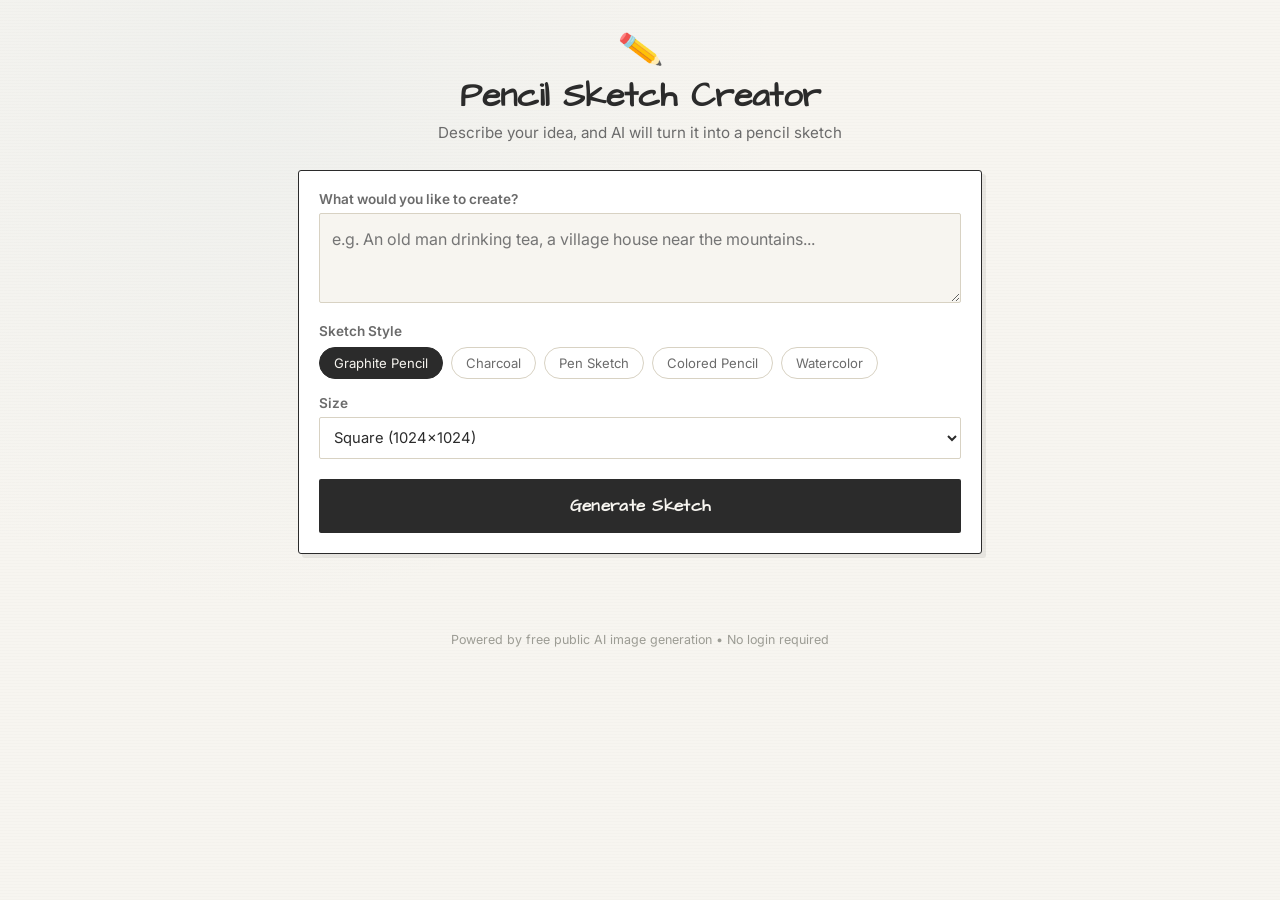
==== commit 8709119e: "Update pencil-sketch-creator.html" ====
--- a/pencil-sketch-creator.html
+++ b/pencil-sketch-creator.html
@@ -3,22 +3,20 @@
 <head>
 <meta charset="UTF-8">
 <meta name="viewport" content="width=device-width, initial-scale=1.0">
-<title>Wood Engraving Card Creator</title>
+<title>Pencil Sketch Creator</title>
 <link rel="preconnect" href="https://fonts.googleapis.com">
-<link href="https://fonts.googleapis.com/css2?family=Amiri:wght@400;700&family=Noto+Nastaliq+Urdu:wght@400;700&family=Playfair+Display:wght@400;600;700&family=Inter:wght@400;500;600;700&display=swap" rel="stylesheet">
+<link href="https://fonts.googleapis.com/css2?family=Architects+Daughter&family=Inter:wght@400;500;600;700&display=swap" rel="stylesheet">
 <style>
   :root{
-    --wood-dark: #3E2723;
-    --wood-mid: #6D4C2F;
-    --wood-light: #C9A36A;
-    --cream: #F4ECDD;
-    --gold: #C9952C;
     --paper: #F7F5F0;
-    --ink: #2B2320;
+    --paper-2: #EFEBE2;
+    --graphite: #2B2B2B;
     --pencil: #6B6B6B;
     --pencil-light: #9C9C94;
+    --eraser: #D9A5A0;
+    --eraser-dark: #C2837D;
+    --blueline: #A9C4D4;
     --line: #D8D2C3;
-    --error: #B5524A;
   }
 
   *{box-sizing:border-box;}
@@ -26,181 +24,226 @@
   body{
     margin:0;
     background:var(--paper);
-    color:var(--ink);
+    background-image:
+      radial-gradient(circle at 20% 10%, rgba(169,196,212,0.10), transparent 40%),
+      repeating-linear-gradient(0deg, rgba(0,0,0,0.012) 0px, rgba(0,0,0,0.012) 1px, transparent 1px, transparent 3px);
+    color:var(--graphite);
     font-family:'Inter', sans-serif;
     min-height:100vh;
   }
+
+  .sketch-font{ font-family:'Architects Daughter', cursive; }
 
   .wrap{
     max-width:720px;
     margin:0 auto;
-    padding:24px 16px 60px;
+    padding:28px 18px 60px;
   }
 
   header{
     text-align:center;
-    margin-bottom:24px;
-  }
-
-  header .icon{
-    font-size:32px;
+    margin-bottom:28px;
+    position:relative;
+  }
+
+  header .pencil-icon{
+    font-size:34px;
     display:block;
     margin-bottom:6px;
+    transform:rotate(-8deg);
   }
 
   h1{
-    font-family:'Playfair Display', serif;
-    font-size:1.9rem;
+    font-family:'Architects Daughter', cursive;
+    font-size:2.1rem;
     margin:0 0 4px;
-    color:var(--wood-dark);
+    color:var(--graphite);
+    line-height:1.3;
   }
 
   .subtitle{
     color:var(--pencil);
-    font-size:0.92rem;
+    font-size:0.95rem;
     margin:0;
   }
 
   .card{
     background:#fff;
-    border:1.5px solid var(--line);
-    border-radius:6px;
-    padding:18px;
-    margin-bottom:18px;
+    border:1.5px solid var(--graphite);
+    border-radius:3px;
+    padding:20px;
+    margin-bottom:22px;
+    box-shadow: 4px 4px 0 rgba(43,43,43,0.08);
+    position:relative;
+  }
+
+  .card::before{
+    content:'';
+    position:absolute;
+    top:-1px; left:-1px; right:-1px; bottom:-1px;
+    border:1px dashed transparent;
+    pointer-events:none;
   }
 
   label{
     display:block;
     font-size:0.85rem;
     color:var(--pencil);
-    margin-bottom:8px;
+    margin-bottom:6px;
     font-weight:600;
   }
 
-  .occasion-grid{
-    display:grid;
-    grid-template-columns:repeat(3, 1fr);
-    gap:8px;
-    margin-bottom:18px;
-  }
-
-  .occasion-chip{
-    padding:12px 6px;
+  textarea{
+    width:100%;
+    min-height:90px;
+    padding:12px;
     border:1.5px solid var(--line);
-    border-radius:6px;
-    text-align:center;
-    cursor:pointer;
-    font-size:0.8rem;
-    background:#fff;
-    transition:all 0.15s ease;
-  }
-
-  .occasion-chip .emoji{
-    display:block;
-    font-size:20px;
-    margin-bottom:4px;
-  }
-
-  .occasion-chip.active{
-    border-color:var(--wood-mid);
-    background:var(--cream);
-    font-weight:600;
-  }
-
-  textarea, input[type="text"]{
-    width:100%;
-    padding:11px;
-    border:1.5px solid var(--line);
-    border-radius:4px;
+    border-radius:2px;
     background:var(--paper);
+    font-family:'Inter', sans-serif;
     font-size:1rem;
-    color:var(--ink);
-    font-family:'Noto Nastaliq Urdu', 'Inter', sans-serif;
-  }
-
-  textarea{ min-height:60px; resize:vertical; line-height:1.6; }
-
-  textarea:focus, input:focus, select:focus{
+    color:var(--graphite);
+    resize:vertical;
+    line-height:1.7;
+  }
+
+  textarea:focus, select:focus{
     outline:none;
-    border-color:var(--wood-mid);
+    border-color:var(--blueline);
+    box-shadow:0 0 0 3px rgba(169,196,212,0.3);
   }
 
   .row{
     display:flex;
-    gap:10px;
+    gap:12px;
+    margin-top:16px;
     flex-wrap:wrap;
   }
 
-  .field{ flex:1; min-width:130px; }
-
-  .field-label{
-    font-size:0.78rem;
-    color:var(--pencil-light);
-    margin:10px 0 4px;
+  .field{
+    flex:1;
+    min-width:140px;
   }
 
   select{
     width:100%;
-    padding:9px;
+    padding:10px;
     border:1.5px solid var(--line);
-    border-radius:4px;
+    border-radius:2px;
     background:#fff;
-    font-size:0.88rem;
-  }
-
-  .font-chips{
+    font-size:0.92rem;
+    color:var(--graphite);
+    font-family:inherit;
+  }
+
+  .style-chips{
     display:flex;
     gap:8px;
     flex-wrap:wrap;
-    margin-top:6px;
-  }
-
-  .font-chip{
+    margin-top:8px;
+  }
+
+  .chip{
     padding:7px 14px;
     border:1.5px solid var(--line);
     border-radius:20px;
+    background:#fff;
     font-size:0.82rem;
+    color:var(--pencil);
     cursor:pointer;
-    background:#fff;
-  }
-
-  .font-chip.active{
-    background:var(--wood-dark);
-    color:var(--cream);
-    border-color:var(--wood-dark);
+    transition:all 0.15s ease;
+    user-select:none;
+  }
+
+  .chip:hover{ border-color:var(--pencil-light); }
+
+  .chip.active{
+    background:var(--graphite);
+    color:var(--paper);
+    border-color:var(--graphite);
   }
 
   button.generate{
     width:100%;
-    margin-top:18px;
-    padding:14px;
-    background:var(--wood-dark);
-    color:var(--cream);
+    margin-top:20px;
+    padding:15px;
+    background:var(--graphite);
+    color:var(--paper);
     border:none;
-    border-radius:5px;
-    font-size:1rem;
+    border-radius:2px;
+    font-size:1.05rem;
     font-weight:600;
     cursor:pointer;
-    font-family:'Playfair Display', serif;
-  }
-
-  button.generate:hover{ background:#2C1B17; }
-  button.generate:disabled{ background:#999; cursor:wait; }
+    font-family:'Architects Daughter', cursive;
+    letter-spacing:0.3px;
+    transition:transform 0.1s ease, background 0.15s ease;
+    position:relative;
+  }
+
+  button.generate:active{ transform:translateY(1px); }
+  button.generate:hover{ background:#3d3d3d; }
+
+  button.generate:disabled{
+    background:var(--pencil-light);
+    cursor:wait;
+  }
+
+  .result-area{
+    margin-top:24px;
+    text-align:center;
+  }
+
+  .sketch-frame{
+    display:inline-block;
+    background:#fff;
+    padding:14px 14px 36px;
+    border-radius:2px;
+    box-shadow:0 8px 24px rgba(43,43,43,0.18), 0 1px 0 rgba(0,0,0,0.05);
+    transform:rotate(-1.2deg);
+    max-width:100%;
+    position:relative;
+  }
+
+  .sketch-frame::after{
+    content:'';
+    position:absolute;
+    bottom:8px; left:50%;
+    transform:translateX(-50%);
+    width:40px; height:2px;
+    background:var(--eraser);
+    border-radius:2px;
+    opacity:0.6;
+  }
+
+  .sketch-frame img{
+    max-width:100%;
+    display:block;
+    border-radius:1px;
+    background:var(--paper-2);
+    min-height:200px;
+  }
+
+  .caption{
+    font-family:'Architects Daughter', cursive;
+    color:var(--pencil);
+    font-size:0.95rem;
+    margin-top:6px;
+  }
 
   .status{
     text-align:center;
     color:var(--pencil);
     font-size:0.9rem;
-    margin:14px 0;
+    margin-top:16px;
     min-height:20px;
   }
 
-  .status.error{ color:var(--error); font-weight:600; }
+  .status.error{ color:var(--eraser-dark); font-weight:600; }
 
   .loading-dots span{
     display:inline-block;
     width:6px; height:6px;
-    background:var(--wood-mid);
+    background:var(--pencil);
     border-radius:50%;
     margin:0 2px;
     animation:bounce 1.2s infinite ease-in-out;
@@ -213,114 +256,152 @@
     40% { transform:translateY(-6px); opacity:1; }
   }
 
-  .card-preview-wrap{
+  .drawing-loader{
     text-align:center;
-    margin-top:6px;
-  }
-
-  .card-stage{
+    margin-top:20px;
+  }
+
+  .drawing-paper{
+    display:inline-block;
+    background:#fff;
+    border-radius:3px;
+    padding:18px;
+    box-shadow:0 8px 20px rgba(43,43,43,0.15);
+    transform:rotate(-1deg);
     position:relative;
-    display:inline-block;
-    max-width:100%;
-    border-radius:8px;
-    overflow:hidden;
-    box-shadow:0 10px 30px rgba(62,39,35,0.25);
-  }
-
-  .card-stage img{
+    width:220px;
+    height:220px;
+  }
+
+  .drawing-paper svg{
+    width:100%;
+    height:100%;
     display:block;
-    max-width:100%;
-    width:100%;
-    background:var(--wood-mid);
-    min-height:260px;
-  }
-
-  .overlay-text{
+  }
+
+  .sketch-path{
+    fill:none;
+    stroke:var(--graphite);
+    stroke-width:2.2;
+    stroke-linecap:round;
+    stroke-linejoin:round;
+    stroke-dasharray:900;
+    stroke-dashoffset:900;
+    animation:draw-line 3.5s ease-in-out infinite;
+  }
+
+  .sketch-path-2{
+    fill:none;
+    stroke:var(--pencil-light);
+    stroke-width:1.4;
+    stroke-linecap:round;
+    stroke-dasharray:500;
+    stroke-dashoffset:500;
+    animation:draw-line2 3.5s ease-in-out infinite;
+    animation-delay:0.2s;
+  }
+
+  @keyframes draw-line{
+    0%{ stroke-dashoffset:900; }
+    60%{ stroke-dashoffset:0; }
+    85%{ stroke-dashoffset:0; opacity:1; }
+    100%{ stroke-dashoffset:0; opacity:0; }
+  }
+
+  @keyframes draw-line2{
+    0%{ stroke-dashoffset:500; opacity:0; }
+    15%{ opacity:1; }
+    70%{ stroke-dashoffset:0; }
+    90%{ stroke-dashoffset:0; opacity:1; }
+    100%{ stroke-dashoffset:0; opacity:0; }
+  }
+
+  .pencil-tip{
     position:absolute;
-    top:50%;
-    left:50%;
-    transform:translate(-50%, -50%);
-    text-align:center;
-    width:80%;
-    pointer-events:none;
-    line-height:1.3;
-  }
-
-  .overlay-text.engrave-dark{
-    color:rgba(40,25,15,0.85);
-    text-shadow:
-      0px 1px 0px rgba(255,235,200,0.5),
-      0px -1px 1px rgba(0,0,0,0.6),
-      1px 1px 2px rgba(0,0,0,0.4);
-  }
-
-  .overlay-text.engrave-light{
-    color:rgba(255,244,220,0.92);
-    text-shadow:
-      0px 1px 1px rgba(0,0,0,0.65),
-      0px -1px 0px rgba(255,255,255,0.25),
-      0px 2px 3px rgba(0,0,0,0.5);
+    font-size:22px;
+    transform-origin:bottom left;
+    animation:pencil-move 3.5s ease-in-out infinite;
+  }
+
+  @keyframes pencil-move{
+    0%{ top:38%; left:14%; transform:rotate(-35deg); opacity:1; }
+    25%{ top:20%; left:55%; transform:rotate(-15deg); opacity:1; }
+    45%{ top:60%; left:75%; transform:rotate(-50deg); opacity:1; }
+    60%{ top:70%; left:30%; transform:rotate(-30deg); opacity:1; }
+    85%{ top:45%; left:50%; transform:rotate(-40deg); opacity:1; }
+    100%{ top:45%; left:50%; transform:rotate(-40deg); opacity:0; }
+  }
+
+  .drawing-caption{
+    font-family:'Architects Daughter', cursive;
+    color:var(--pencil);
+    font-size:1rem;
+    margin-top:12px;
   }
 
   .actions{
     display:flex;
     gap:10px;
     justify-content:center;
-    margin-top:16px;
+    margin-top:18px;
     flex-wrap:wrap;
   }
 
   .actions button{
     padding:10px 18px;
-    border:1.5px solid var(--wood-dark);
+    border:1.5px solid var(--graphite);
     background:#fff;
-    color:var(--wood-dark);
+    color:var(--graphite);
     border-radius:20px;
     font-size:0.85rem;
     cursor:pointer;
     font-weight:600;
   }
 
-  .actions button:hover{ background:var(--wood-dark); color:var(--cream); }
-
-  .position-controls{
-    display:flex;
+  .actions button:hover{ background:var(--graphite); color:var(--paper); }
+
+  .history{
+    margin-top:32px;
+  }
+
+  .history h3{
+    font-family:'Architects Daughter', cursive;
+    font-size:1.1rem;
+    color:var(--pencil);
+    margin-bottom:10px;
+    text-align:center;
+  }
+
+  .history-grid{
+    display:grid;
+    grid-template-columns:repeat(3, 1fr);
     gap:8px;
-    justify-content:center;
-    margin-top:12px;
-    flex-wrap:wrap;
-  }
-
-  .position-controls label{
-    display:flex;
-    align-items:center;
-    gap:6px;
-    font-size:0.78rem;
-    margin:0;
-  }
-
-  .position-controls input[type="range"]{
-    width:90px;
-  }
-
-  .note{
-    font-size:0.78rem;
-    color:var(--pencil-light);
-    margin-top:8px;
-    text-align:center;
-  }
+  }
+
+  .history-grid img{
+    width:100%;
+    aspect-ratio:1;
+    object-fit:cover;
+    border-radius:3px;
+    border:1.5px solid var(--line);
+    cursor:pointer;
+    transition:border-color 0.15s;
+  }
+
+  .history-grid img:hover{ border-color:var(--blueline); }
 
   footer{
     text-align:center;
-    margin-top:30px;
-    color:#bbb;
+    margin-top:36px;
+    color:var(--pencil-light);
     font-size:0.78rem;
   }
 
   @media (max-width:420px){
-    h1{ font-size:1.5rem; }
-    .card{ padding:14px; }
-  }
+    h1{ font-size:1.7rem; }
+    .card{ padding:16px; }
+  }
+
 </style>
 </head>
 <body>
@@ -328,105 +409,67 @@
 <div class="wrap">
 
   <header>
-    <span class="icon">🪵</span>
-    <h1>Wood Engraving Card Creator</h1>
-    <p class="subtitle">Create a custom wooden card for any occasion — Eid, birthdays, name plates, weddings, and more</p>
+    <span class="pencil-icon">✏️</span>
+    <h1>Pencil Sketch Creator</h1>
+    <p class="subtitle">Describe your idea, and AI will turn it into a pencil sketch</p>
   </header>
 
   <div class="card">
-    <label>Choose an Occasion / Style</label>
-    <div class="occasion-grid" id="occasionGrid">
-      <div class="occasion-chip active" data-style="ornate wooden carved frame with crescent moon and star decoration, warm brown wood texture, elegant Islamic geometric border, empty space in center" data-name="Eid">
-        <span class="emoji">🌙</span>Eid
-      </div>
-      <div class="occasion-chip" data-style="wooden carved birthday frame with balloons and confetti decoration carved into wood, warm wood texture, empty space in center" data-name="Birthday">
-        <span class="emoji">🎂</span>Birthday
-      </div>
-      <div class="occasion-chip" data-style="elegant engraved wooden name plate, polished mahogany wood texture, simple decorative border, empty space in center for text" data-name="Name Plate">
-        <span class="emoji">🪧</span>Name Plate
-      </div>
-      <div class="occasion-chip" data-style="wooden carved wedding frame with floral vine decoration, light oak wood texture, romantic ornate border, empty space in center" data-name="Wedding">
-        <span class="emoji">💍</span>Wedding
-      </div>
-      <div class="occasion-chip" data-style="wooden carved frame with festive ribbon and star decoration, rich walnut wood texture, celebratory border, empty space in center" data-name="Celebration">
-        <span class="emoji">🎉</span>Celebration
-      </div>
-      <div class="occasion-chip" data-style="plain elegant wooden frame, natural wood grain texture, simple clean border, empty space in center for text" data-name="Custom">
-        <span class="emoji">🪶</span>Custom
-      </div>
+
+    <label for="prompt">What would you like to create?</label>
+    <textarea id="prompt" placeholder="e.g. An old man drinking tea, a village house near the mountains..."></textarea>
+
+    <label style="margin-top:16px;">Sketch Style</label>
+    <div class="style-chips" id="styleChips">
+      <div class="chip active" data-style="pencil sketch, graphite drawing, detailed shading, hand drawn, black and white">Graphite Pencil</div>
+      <div class="chip" data-style="charcoal sketch drawing, dramatic shading, artistic, black and white">Charcoal</div>
+      <div class="chip" data-style="ink pen sketch, cross hatching, line art, detailed">Pen Sketch</div>
+      <div class="chip" data-style="colored pencil sketch, soft shading, artistic illustration">Colored Pencil</div>
+      <div class="chip" data-style="watercolor pencil sketch, soft tones, artistic">Watercolor</div>
     </div>
 
-    <label>Your Text (name, message, or greeting)</label>
-    <textarea id="overlayText" placeholder="e.g. Eid Mubarak, or Ahmed's House, or Happy Birthday Sara"></textarea>
-
-    <div class="field-label">Font Style</div>
-    <div class="font-chips" id="fontChips">
-      <div class="font-chip active" data-font="'Playfair Display', serif">Elegant</div>
-      <div class="font-chip" data-font="'Noto Nastaliq Urdu', serif">Urdu Script</div>
-      <div class="font-chip" data-font="'Amiri', serif">Classic Arabic/Urdu</div>
-    </div>
-
-    <div class="row" style="margin-top:14px;">
+    <div class="row" id="sizeRow">
       <div class="field">
-        <div class="field-label">Engrave Style</div>
-        <select id="engraveStyle">
-          <option value="engrave-dark">Carved (dark wood)</option>
-          <option value="engrave-light" selected>Gold-Filled Engraving</option>
-        </select>
-      </div>
-      <div class="field">
-        <div class="field-label">Text Size</div>
-        <select id="textSize">
-          <option value="1.4">Small</option>
-          <option value="2" selected>Medium</option>
-          <option value="2.8">Large</option>
+        <label>Size</label>
+        <select id="size">
+          <option value="1024x1024">Square (1024×1024)</option>
+          <option value="1024x1536">Portrait (1024×1536)</option>
+          <option value="1536x1024">Landscape (1536×1024)</option>
         </select>
       </div>
     </div>
 
-    <button class="generate" id="genBtn" onclick="generateCard()">Generate Wood Card</button>
+    <button class="generate" id="genBtn" onclick="generateSketch()">Generate Sketch</button>
   </div>
 
   <div class="status" id="status"></div>
 
-  <div class="card-preview-wrap" id="resultArea"></div>
+  <div class="result-area" id="resultArea"></div>
+
+  <div class="history" id="historySection" style="display:none;">
+    <h3>Recent Sketches</h3>
+    <div class="history-grid" id="historyGrid"></div>
+  </div>
 
   <footer>
-    Background generated by free public AI image generation • Text rendered locally for accuracy
+    Powered by free public AI image generation • No login required
   </footer>
 
 </div>
 
 <script>
-let currentImageUrl = null;
-
-document.querySelectorAll('.occasion-chip').forEach(chip => {
+let history = [];
+
+document.querySelectorAll('.chip').forEach(chip => {
   chip.addEventListener('click', () => {
-    document.querySelectorAll('.occasion-chip').forEach(c => c.classList.remove('active'));
+    document.querySelectorAll('.chip').forEach(c => c.classList.remove('active'));
     chip.classList.add('active');
   });
 });
 
-document.querySelectorAll('.font-chip').forEach(chip => {
-  chip.addEventListener('click', () => {
-    document.querySelectorAll('.font-chip').forEach(c => c.classList.remove('active'));
-    chip.classList.add('active');
-    updateOverlayStyle();
-  });
-});
-
-document.getElementById('engraveStyle').addEventListener('change', updateOverlayStyle);
-document.getElementById('textSize').addEventListener('change', updateOverlayStyle);
-document.getElementById('overlayText').addEventListener('input', updateOverlayText);
-
-function getActiveOccasion(){
-  const active = document.querySelector('.occasion-chip.active');
-  return active ? active.dataset.style : 'elegant wooden frame, natural wood grain texture';
-}
-
-function getActiveFont(){
-  const active = document.querySelector('.font-chip.active');
-  return active ? active.dataset.font : "'Playfair Display', serif";
+function getActiveStyle(){
+  const active = document.querySelector('.chip.active');
+  return active ? active.dataset.style : 'pencil sketch, graphite drawing, detailed shading';
 }
 
 function setStatus(msg, isError){
@@ -435,19 +478,41 @@
   el.className = 'status' + (isError ? ' error' : '');
 }
 
-async function generateCard(){
-  const style = getActiveOccasion();
-  const fullPrompt = `${style}, high quality realistic wood carving, photorealistic, professional, vertical card composition, no text, no letters, no writing`;
+function buildPrompt(userText){
+  const style = getActiveStyle();
+  return `${userText}, ${style}, fine line detail, high contrast, white paper background, professional sketch art`;
+}
+
+async function generateSketch(){
+  const promptInput = document.getElementById('prompt').value.trim();
+  if(!promptInput){
+    setStatus('Please describe what you would like to create first.', true);
+    return;
+  }
 
   const btn = document.getElementById('genBtn');
   btn.disabled = true;
   btn.textContent = 'Generating...';
-  setStatus('<span class="loading-dots"><span></span><span></span><span></span></span> Creating your wooden card, this can take up to 30 seconds...');
-  document.getElementById('resultArea').innerHTML = '';
-
+  setStatus('');
+  document.getElementById('resultArea').innerHTML = `
+    <div class="drawing-loader">
+      <div class="drawing-paper">
+        <svg viewBox="0 0 200 200">
+          <path class="sketch-path" d="M 30 150 Q 50 60 100 90 T 160 60 Q 140 120 90 130 T 40 100" />
+          <path class="sketch-path-2" d="M 60 40 Q 100 20 140 45" />
+        </svg>
+        <span class="pencil-tip">✏️</span>
+      </div>
+      <p class="drawing-caption">Sketching your idea, this can take up to 30 seconds...</p>
+    </div>
+  `;
+
+  const fullPrompt = buildPrompt(promptInput);
+  const size = document.getElementById('size').value;
+  const [w, h] = size.split('x');
   const seed = Math.floor(Math.random() * 1000000);
   const encodedPrompt = encodeURIComponent(fullPrompt);
-  const imageUrl = `https://image.pollinations.ai/prompt/${encodedPrompt}?width=1024&height=1280&seed=${seed}&model=flux`;
+  const imageUrl = `https://image.pollinations.ai/prompt/${encodedPrompt}?width=${w}&height=${h}&seed=${seed}&model=flux`;
 
   const img = new Image();
   let settled = false;
@@ -457,14 +522,15 @@
     settled = true;
     clearTimeout(timeoutId);
     btn.disabled = false;
-    btn.textContent = 'Generate Wood Card';
+    btn.textContent = 'Generate Sketch';
 
     if(success){
       setStatus('');
-      currentImageUrl = imageUrl;
-      showCard(imageUrl);
+      showResult(imageUrl, promptInput);
+      addToHistory(imageUrl, promptInput);
     } else {
-      setStatus('Sorry, the card background did not load in time. The server may be busy — please try again.', true);
+      document.getElementById('resultArea').innerHTML = '';
+      setStatus('Sorry, the sketch did not load in time. The server may be busy — please try again.', true);
     }
   };
 
@@ -475,143 +541,56 @@
   img.src = imageUrl;
 }
 
-function showCard(imageUrl){
-  const text = document.getElementById('overlayText').value.trim() || 'Your Text Here';
-  const font = getActiveFont();
-  const engraveClass = document.getElementById('engraveStyle').value;
-  const size = document.getElementById('textSize').value;
-
+function showResult(imageUrl, captionText){
+  const shortCaption = captionText.length > 60 ? captionText.slice(0,60)+'…' : captionText;
   document.getElementById('resultArea').innerHTML = `
-    <div class="card-stage" id="cardStage">
-      <img src="${imageUrl}" alt="Wooden card background">
-      <div class="overlay-text ${engraveClass}" id="overlayDiv" style="font-family:${font}; font-size:${size}rem;">${escapeHtml(text)}</div>
-    </div>
-    <div class="position-controls">
-      <label>Vertical: <input type="range" id="posY" min="10" max="90" value="50" oninput="updatePosition()"></label>
+    <div class="sketch-frame">
+      <img src="${imageUrl}" alt="Generated sketch">
+      <div class="caption">"${shortCaption}"</div>
     </div>
     <div class="actions">
-      <button onclick="downloadCard()">⬇ Download</button>
-      <button onclick="generateCard()">🔄 New Background</button>
+      <button onclick="downloadImage('${imageUrl}')">⬇ Download</button>
+      <button onclick="generateSketch()">🔄 Regenerate</button>
     </div>
-    <p class="note">Tip: adjust the slider to move your text up or down on the card</p>
   `;
 }
 
-function updatePosition(){
-  const val = document.getElementById('posY').value;
-  const overlay = document.getElementById('overlayDiv');
-  if(overlay) overlay.style.top = val + '%';
-}
-
-function updateOverlayText(){
-  const overlay = document.getElementById('overlayDiv');
-  if(overlay) overlay.textContent = document.getElementById('overlayText').value.trim() || 'Your Text Here';
-}
-
-function updateOverlayStyle(){
-  const overlay = document.getElementById('overlayDiv');
-  if(!overlay) return;
-  overlay.style.fontFamily = getActiveFont();
-  overlay.style.fontSize = document.getElementById('textSize').value + 'rem';
-  overlay.classList.remove('engrave-dark', 'engrave-light');
-  overlay.classList.add(document.getElementById('engraveStyle').value);
-}
-
-function escapeHtml(str){
-  const div = document.createElement('div');
-  div.textContent = str;
-  return div.innerHTML;
-}
-
-function downloadCard(){
-  const stage = document.getElementById('cardStage');
-  if(!stage) return;
-
-  const img = stage.querySelector('img');
-  const overlay = stage.querySelector('.overlay-text');
-  const isLightEngrave = overlay.classList.contains('engrave-light');
-
-  const canvas = document.createElement('canvas');
-  const tempImg = new Image();
-  tempImg.crossOrigin = 'anonymous';
-
-  tempImg.onload = function(){
-    canvas.width = tempImg.naturalWidth;
-    canvas.height = tempImg.naturalHeight;
-    const ctx = canvas.getContext('2d');
-    ctx.drawImage(tempImg, 0, 0);
-
-    const scaleFactor = canvas.width / stage.offsetWidth;
-    const fontSizePx = parseFloat(getComputedStyle(overlay).fontSize) * scaleFactor;
-    const fontFamily = getComputedStyle(overlay).fontFamily;
-    const posYPercent = parseFloat(document.getElementById('posY').value) / 100;
-
-    ctx.font = `${fontSizePx}px ${fontFamily}`;
-    ctx.textAlign = 'center';
-    ctx.textBaseline = 'middle';
-
-    const text = document.getElementById('overlayText').value.trim() || 'Your Text Here';
-    const maxWidth = canvas.width * 0.8;
-    const lineHeight = fontSizePx * 1.3;
-    const offset = Math.max(1, 1.2 * scaleFactor);
-
-    const baseColor = isLightEngrave ? 'rgba(255,244,220,0.92)' : 'rgba(40,25,15,0.85)';
-    const highlightColor = isLightEngrave ? 'rgba(255,255,255,0.3)' : 'rgba(255,235,200,0.5)';
-    const shadowColor = isLightEngrave ? 'rgba(0,0,0,0.65)' : 'rgba(0,0,0,0.6)';
-
-    // Highlight layer (drawn slightly above, simulates raised light catch)
-    ctx.fillStyle = highlightColor;
-    wrapText(ctx, text, canvas.width / 2, canvas.height * posYPercent - offset, maxWidth, lineHeight);
-
-    // Shadow layer (drawn slightly below, simulates carved depth)
-    ctx.fillStyle = shadowColor;
-    wrapText(ctx, text, canvas.width / 2, canvas.height * posYPercent + offset, maxWidth, lineHeight);
-
-    // Base text layer on top
-    ctx.fillStyle = baseColor;
-    wrapText(ctx, text, canvas.width / 2, canvas.height * posYPercent, maxWidth, lineHeight);
-
-    canvas.toBlob(function(blob){
+function addToHistory(url, prompt){
+  history.unshift({url, prompt});
+  if(history.length > 9) history.pop();
+  renderHistory();
+}
+
+function renderHistory(){
+  if(history.length === 0) return;
+  document.getElementById('historySection').style.display = 'block';
+  const grid = document.getElementById('historyGrid');
+  grid.innerHTML = history.map(h =>
+    `<img src="${h.url}" title="${h.prompt}" onclick="window.open('${h.url}', '_blank')">`
+  ).join('');
+}
+
+function downloadImage(url){
+  fetch(url)
+    .then(res => res.blob())
+    .then(blob => {
       const link = document.createElement('a');
       link.href = URL.createObjectURL(blob);
-      link.download = 'wood-card-' + Date.now() + '.png';
+      link.download = 'pencil-sketch-' + Date.now() + '.png';
       document.body.appendChild(link);
       link.click();
       document.body.removeChild(link);
-    }, 'image/png');
-  };
-
-  tempImg.onerror = function(){
-    setStatus('Could not prepare download (image security restriction). Try taking a screenshot instead.', true);
-  };
-
-  tempImg.src = img.src;
-}
-
-function wrapText(ctx, text, x, y, maxWidth, lineHeight){
-  const words = text.split(' ');
-  let lines = [];
-  let currentLine = words[0] || '';
-
-  for(let i = 1; i < words.length; i++){
-    const testLine = currentLine + ' ' + words[i];
-    if(ctx.measureText(testLine).width > maxWidth && currentLine !== ''){
-      lines.push(currentLine);
-      currentLine = words[i];
-    } else {
-      currentLine = testLine;
-    }
-  }
-  lines.push(currentLine);
-
-  const totalHeight = lines.length * lineHeight;
-  let startY = y - totalHeight / 2 + lineHeight / 2;
-
-  lines.forEach(line => {
-    ctx.fillText(line, x, startY);
-    startY += lineHeight;
-  });
-}
+    })
+    .catch(() => {
+      window.open(url, '_blank');
+    });
+}
+
+document.getElementById('prompt').addEventListener('keydown', function(e){
+  if(e.key === 'Enter' && e.ctrlKey){
+    generateSketch();
+  }
+});
 </script>
 
 </body>
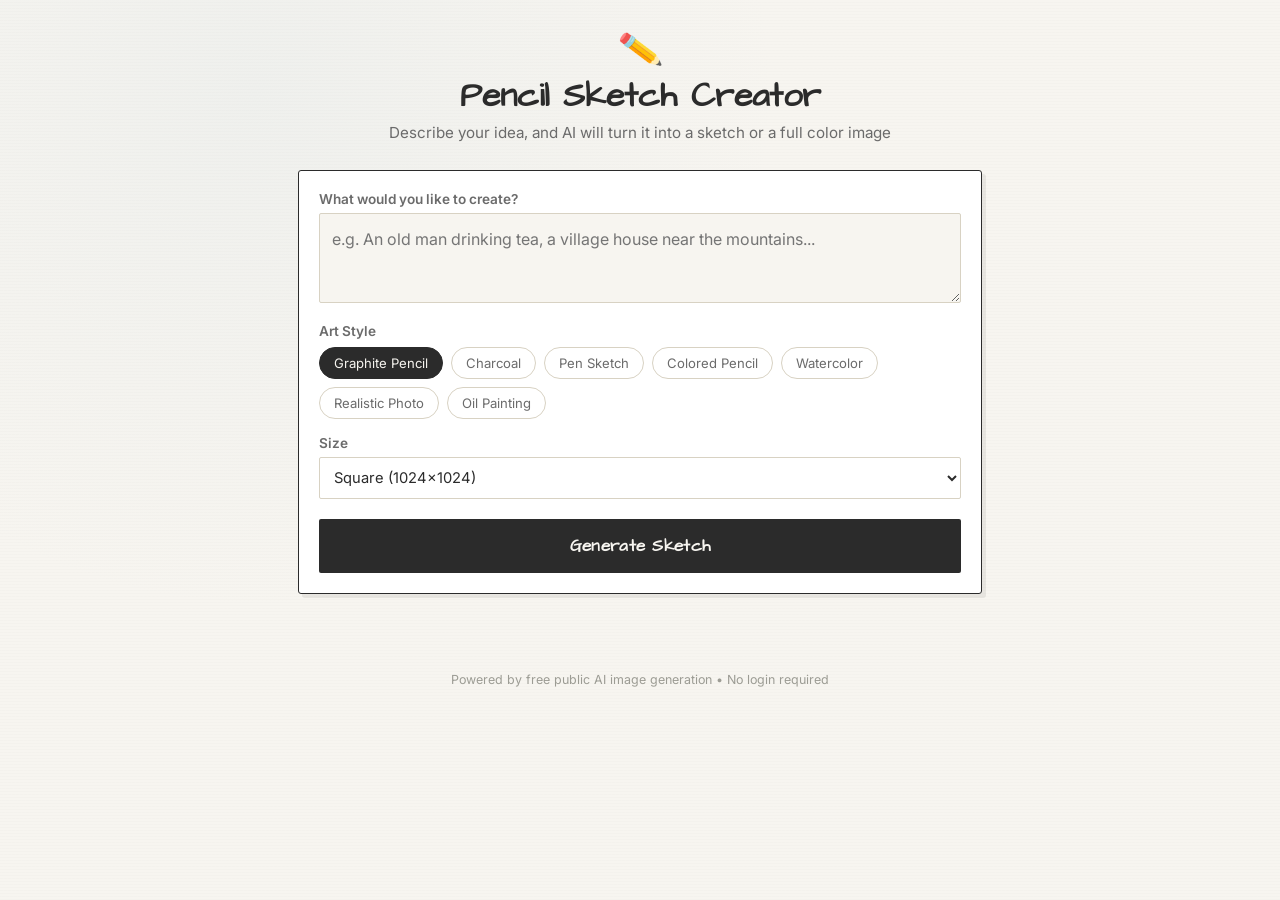
==== commit 2461bc3c: "Update pencil-sketch-creator.html" ====
--- a/pencil-sketch-creator.html
+++ b/pencil-sketch-creator.html
@@ -411,7 +411,7 @@
   <header>
     <span class="pencil-icon">✏️</span>
     <h1>Pencil Sketch Creator</h1>
-    <p class="subtitle">Describe your idea, and AI will turn it into a pencil sketch</p>
+    <p class="subtitle">Describe your idea, and AI will turn it into a sketch or a full color image</p>
   </header>
 
   <div class="card">
@@ -419,13 +419,15 @@
     <label for="prompt">What would you like to create?</label>
     <textarea id="prompt" placeholder="e.g. An old man drinking tea, a village house near the mountains..."></textarea>
 
-    <label style="margin-top:16px;">Sketch Style</label>
+    <label style="margin-top:16px;">Art Style</label>
     <div class="style-chips" id="styleChips">
-      <div class="chip active" data-style="pencil sketch, graphite drawing, detailed shading, hand drawn, black and white">Graphite Pencil</div>
-      <div class="chip" data-style="charcoal sketch drawing, dramatic shading, artistic, black and white">Charcoal</div>
-      <div class="chip" data-style="ink pen sketch, cross hatching, line art, detailed">Pen Sketch</div>
-      <div class="chip" data-style="colored pencil sketch, soft shading, artistic illustration">Colored Pencil</div>
-      <div class="chip" data-style="watercolor pencil sketch, soft tones, artistic">Watercolor</div>
+      <div class="chip active" data-style="pencil sketch, graphite drawing, detailed shading, hand drawn, black and white" data-colored="false">Graphite Pencil</div>
+      <div class="chip" data-style="charcoal sketch drawing, dramatic shading, artistic, black and white" data-colored="false">Charcoal</div>
+      <div class="chip" data-style="ink pen sketch, cross hatching, line art, detailed" data-colored="false">Pen Sketch</div>
+      <div class="chip" data-style="colored pencil sketch, soft shading, artistic illustration" data-colored="false">Colored Pencil</div>
+      <div class="chip" data-style="watercolor pencil sketch, soft tones, artistic" data-colored="false">Watercolor</div>
+      <div class="chip" data-style="photorealistic, DSLR photograph, sharp focus, natural lighting, highly detailed, realistic colors" data-colored="true">Realistic Photo</div>
+      <div class="chip" data-style="oil painting, rich vivid colors, painterly brush strokes, fine art, detailed, masterpiece" data-colored="true">Oil Painting</div>
     </div>
 
     <div class="row" id="sizeRow">
@@ -467,6 +469,11 @@
   });
 });
 
+function isColoredStyle(){
+  const active = document.querySelector('.chip.active');
+  return active ? active.dataset.colored === 'true' : false;
+}
+
 function getActiveStyle(){
   const active = document.querySelector('.chip.active');
   return active ? active.dataset.style : 'pencil sketch, graphite drawing, detailed shading';
@@ -480,6 +487,9 @@
 
 function buildPrompt(userText){
   const style = getActiveStyle();
+  if(isColoredStyle()){
+    return `${userText}, ${style}, vivid colors, high quality, detailed`;
+  }
   return `${userText}, ${style}, fine line detail, high contrast, white paper background, professional sketch art`;
 }
 
